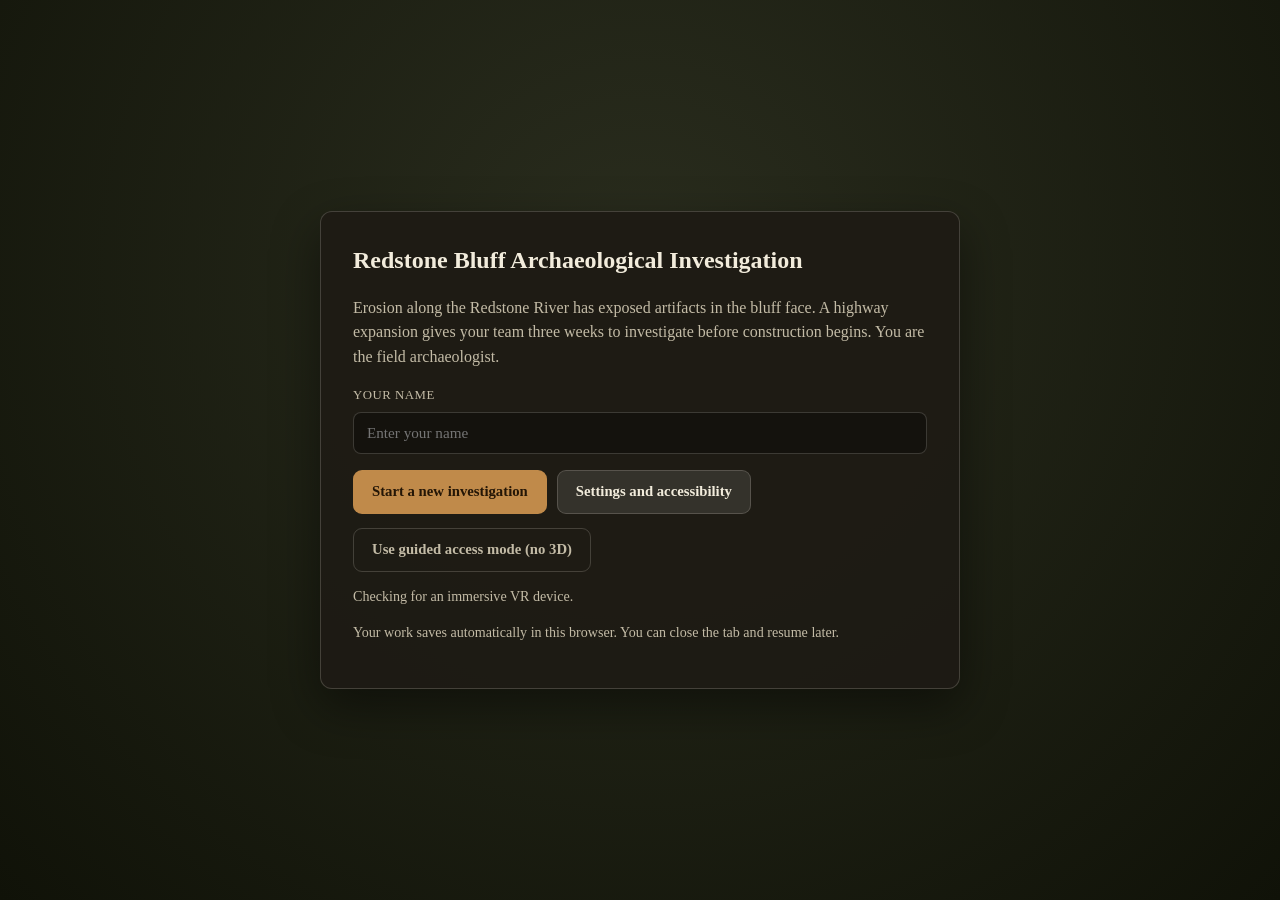
==== index.html @ afa44545 "Complete archaeology WebXR project" ====
<!DOCTYPE html>
<html lang="en">
<head>
<meta charset="UTF-8">
<meta name="viewport" content="width=device-width, initial-scale=1.0, viewport-fit=cover">
<meta name="description" content="Redstone Bluff Archaeological Investigation: an inquiry-driven field archaeology simulation for desktop, mobile and WebXR.">
<title>Redstone Bluff Archaeological Investigation</title>
<link rel="stylesheet" href="styles/main.css">
<script type="importmap">
{
  "imports": {
    "three": "./vendor/three.module.js"
  }
}
</script>
</head>
<body>

<div id="loading" role="status" aria-live="polite">
  <div class="spinner" aria-hidden="true"></div>
  <h1>Redstone Bluff</h1>
  <p>Preparing the site record</p>
</div>

<a class="skipLink" href="#startGate">Skip to the start of the investigation</a>

<!-- Start gate -->
<div id="startGate" class="gate">
  <div class="gateCard">
    <h1>Redstone Bluff Archaeological Investigation</h1>
    <p>Erosion along the Redstone River has exposed artifacts in the bluff face. A highway expansion gives your team three weeks to investigate before construction begins. You are the field archaeologist.</p>

    <div id="resumeCard" class="resumeCard" style="display:none;">
      <h2>Resume your investigation</h2>
      <div id="resumeDetail"></div>
      <button type="button" class="btn primary" id="resumeBtn">Resume investigation</button>
    </div>

    <label class="fieldLabel" for="studentName">Your name</label>
    <input type="text" id="studentName" maxlength="60" autocomplete="off" placeholder="Enter your name">

    <div class="actionRow">
      <button type="button" class="btn primary" id="startBtn">Start a new investigation</button>
      <button type="button" class="btn secondary" id="gateSettingsBtn">Settings and accessibility</button>
    </div>

    <div class="gateFooter">
      <button type="button" class="btn ghost" id="gateFallbackBtn">Use guided access mode (no 3D)</button>
      <button type="button" class="btn vr" id="enterVrBtn" style="display:none;">Enter VR</button>
    </div>
    <p class="subtle" id="xrNote">Checking for an immersive VR device.</p>
    <p class="subtle" id="storageNote">Your work saves automatically in this browser. You can close the tab and resume later.</p>
  </div>
</div>

<!-- Heads-up display -->
<div id="hud" style="display:none;">
  <div class="hudPanel" id="progressPanel">
    <div id="stationBanner">Station 1: Preparing for the Field</div>
    <div class="hudRow"><span>Project days left</span><b id="daysValue">21</b></div>
    <div class="daysBar" aria-hidden="true"><div id="daysBarFill" class="daysBarFill"></div></div>
    <div class="hudRow"><span>Evidence records</span><b id="evidenceValue">0</b></div>
    <div class="hudRow"><span>Stations complete</span><b id="stationsValue">0 of 9</b></div>
    <div class="hudObjective">
      <div id="objectiveText">Build your field kit</div>
      <div id="objectiveDetail" class="subtle"></div>
    </div>
  </div>
  <div class="hudTools">
    <button type="button" class="iconBtn" id="notebookBtn" aria-label="Open the field notebook (N)" title="Field notebook (N)">Notebook</button>
    <button type="button" class="iconBtn" id="evidenceBtn" aria-label="Open the Evidence Room (V)" title="Evidence Room (V)">Evidence</button>
    <button type="button" class="iconBtn" id="reportBtn" aria-label="Open the investigation report (P)" title="Investigation report (P)">Report</button>
    <button type="button" class="iconBtn" id="settingsBtn" aria-label="Open settings (comma)" title="Settings">Settings</button>
    <button type="button" class="iconBtn" id="helpBtn" aria-label="Show the controls (question mark)" title="Controls">Controls</button>
  </div>
</div>

<div id="sceneChrome" style="display:none;">
  <div id="miniMapWrap">
    <div class="miniMapLabel"><span>Site map</span><span>North is up</span></div>
    <canvas id="miniMap" width="200" height="200" aria-label="Minimap of the site showing your position, the stations and recorded finds"></canvas>
  </div>
  <div id="viewControls">
    <button type="button" class="iconBtn small" id="turnLeftBtn" aria-label="Turn left">Turn left</button>
    <button type="button" class="iconBtn small" id="faceObjectiveBtn" aria-label="Face the current objective (R)">Face objective</button>
    <button type="button" class="iconBtn small" id="turnRightBtn" aria-label="Turn right">Turn right</button>
  </div>
  <button type="button" class="btn primary objectiveButton" id="objectiveButton">Build your field kit</button>
</div>

<div id="reticle" style="display:none;" aria-hidden="true"></div>
<div id="interactPrompt" aria-hidden="true"></div>

<div id="touchControls" style="display:none;">
  <div id="joystickBase"><div id="joystickThumb"></div></div>
  <div id="lookZone"></div>
</div>
<button type="button" id="mobileInteractBtn" style="display:none;">Interact</button>

<div id="toastStack" aria-hidden="false"></div>
<div id="liveRegion" class="visuallyHidden" role="status" aria-live="polite"></div>

<!-- Guided access shell -->
<div id="fallbackShell" style="display:none;">
  <header class="fallbackHeader">
    <h1>Redstone Bluff Archaeological Investigation</h1>
    <p id="fallbackReason" class="subtle"></p>
    <div class="actionRow">
      <button type="button" class="btn primary" id="fallbackObjectiveBtn">Current objective</button>
      <button type="button" class="btn secondary" id="fallbackNotebookBtn">Field notebook</button>
      <button type="button" class="btn secondary" id="fallbackEvidenceBtn">Evidence Room</button>
      <button type="button" class="btn secondary" id="fallbackSettingsBtn">Settings</button>
    </div>
  </header>
  <main id="fallbackBody"></main>
</div>

<!-- ============================ Panels ============================ -->

<div id="briefingOverlay" class="panelOverlay">
  <div class="panelCard narrow">
    <h2 id="briefingTitle">Field briefing</h2>
    <div id="briefingBody"></div>
    <div class="actionRow"><button type="button" class="btn primary" id="briefingContinueBtn">Continue</button></div>
  </div>
</div>

<div id="onboardingOverlay" class="panelOverlay">
  <div class="panelCard narrow">
    <h2>Getting around the site</h2>
    <div id="onboardingSteps" class="stepList"></div>
    <p>Your first task is the field kit. It opens next.</p>
    <div class="actionRow"><button type="button" class="btn primary" id="onboardingContinueBtn">Build my field kit</button></div>
  </div>
</div>

<div id="equipmentOverlay" class="panelOverlay">
  <div class="panelCard">
    <h2>Preparing for the field</h2>
    <p class="promptDetail">Load what this project needs. A few items on the trailer do not belong on a controlled excavation. What you leave behind will matter later, but nothing you forget will block you permanently.</p>
    <div id="equipmentSummary" class="kitSummary"></div>
    <div id="equipmentSections"></div>
    <div id="equipmentJustify" class="justifyBox"></div>
    <div class="actionRow">
      <button type="button" class="btn primary" id="prepareKitBtn">Prepare the kit and head out</button>
      <button type="button" class="btn secondary" id="closeEquipmentBtn">Close</button>
    </div>
  </div>
</div>

<div id="retrievalOverlay" class="panelOverlay">
  <div class="panelCard narrow">
    <h2>Missing from your kit</h2>
    <div id="retrievalOverlayBody"></div>
  </div>
</div>

<div id="surveyOverlay" class="panelOverlay">
  <div class="panelCard">
    <h2 id="surveyItemName">Surface object</h2>
    <canvas id="surveyInspectCanvas" width="760" height="380"></canvas>
    <p id="surveyItemDesc" class="promptDetail"></p>
    <div id="surveyClassChoices"></div>
    <div id="surveyFeedback"></div>
    <div id="surveyRecordSection"></div>
    <div class="actionRow"><button type="button" class="btn secondary" id="closeSurveyBtn">Back to the transect</button></div>
  </div>
</div>

<div id="surveySummaryOverlay" class="panelOverlay">
  <div class="panelCard">
    <h2>Survey record and unit placement</h2>
    <div id="surveySummaryBody"></div>
    <div class="actionRow"><button type="button" class="btn secondary" id="closeSurveySummaryBtn">Close</button></div>
  </div>
</div>

<div id="unitChoiceOverlay" class="panelOverlay">
  <div class="panelCard">
    <h2>Excavation units</h2>
    <div id="unitChoiceList"></div>
    <div class="actionRow"><button type="button" class="btn secondary" id="closeUnitChoiceBtn">Close</button></div>
  </div>
</div>

<div id="excavationOverlay" class="panelOverlay">
  <div class="panelCard">
    <h2 id="excavationTitle">Excavating</h2>
    <div id="excavationBody"></div>
    <div class="actionRow"><button type="button" class="btn secondary" id="closeExcavationBtn">Step away</button></div>
  </div>
</div>

<div id="featureOverlay" class="panelOverlay">
  <div class="panelCard">
    <h2 id="featureTitle">Feature record</h2>
    <div id="featureBody"></div>
  </div>
</div>

<div id="featureListOverlay" class="panelOverlay">
  <div class="panelCard">
    <h2>Feature records</h2>
    <div id="featureListBody"></div>
    <div class="actionRow"><button type="button" class="btn secondary" id="closeFeatureListBtn">Close</button></div>
  </div>
</div>

<div id="labOverlay" class="panelOverlay">
  <div class="panelCard">
    <h2>Field laboratory</h2>
    <p class="promptDetail">Only material you actually recovered is on these tables. Analysis can be revised at any time as other evidence changes what you think a context means.</p>
    <div id="labBody"></div>
    <div class="actionRow"><button type="button" class="btn secondary" id="closeLabBtn">Close</button></div>
  </div>
</div>

<div id="labItemOverlay" class="panelOverlay">
  <div class="panelCard">
    <h2 id="labItemTitle">Analysis</h2>
    <div id="labItemBody"></div>
    <div class="actionRow"><button type="button" class="btn secondary" id="closeLabItemBtn">Back to the laboratory</button></div>
  </div>
</div>

<div id="datingOverlay" class="panelOverlay">
  <div class="panelCard">
    <h2>Dating the site</h2>
    <div id="datingBody"></div>
    <div class="actionRow"><button type="button" class="btn secondary" id="closeDatingBtn">Close</button></div>
  </div>
</div>

<div id="synthesisOverlay" class="panelOverlay">
  <div class="panelCard">
    <h2>Reconstructing daily life</h2>
    <div id="synthesisBody"></div>
    <div class="actionRow"><button type="button" class="btn secondary" id="closeSynthesisBtn">Close</button></div>
  </div>
</div>

<div id="speculativeOverlay" class="panelOverlay">
  <div class="panelCard narrow">
    <h2>This conclusion is not supported</h2>
    <div id="speculativeBody"></div>
    <div class="actionRow"><button type="button" class="btn secondary" id="closeSpeculativeBtn">Cancel</button></div>
  </div>
</div>

<div id="ethicsOverlay" class="panelOverlay">
  <div class="panelCard">
    <h2 id="ethicsTitle">A professional decision</h2>
    <div id="ethicsBody"></div>
    <div class="actionRow"><button type="button" class="btn secondary" id="closeEthicsBtn">Close</button></div>
  </div>
</div>

<div id="ethicsLogOverlay" class="panelOverlay">
  <div class="panelCard">
    <h2>Professional decisions</h2>
    <div id="ethicsLogBody"></div>
    <div class="actionRow"><button type="button" class="btn secondary" id="closeEthicsLogBtn">Close</button></div>
  </div>
</div>

<div id="evidenceOverlay" class="panelOverlay">
  <div class="panelCard wide">
    <h2>Evidence Room</h2>
    <div id="evidenceTabs" class="tabRow" role="group" aria-label="Evidence Room sections"></div>
    <div id="evidenceContent"></div>
    <div id="evidenceReadiness" role="status"></div>
    <div class="actionRow">
      <button type="button" class="btn primary" id="goToReportBtn">Write the final report</button>
      <button type="button" class="btn secondary" id="closeEvidenceBtn">Close</button>
    </div>
  </div>
</div>

<div id="reportOverlay" class="panelOverlay">
  <div class="panelCard wide">
    <h2>Tell the story of Redstone Bluff</h2>
    <div id="reportBody"></div>
    <div class="actionRow"><button type="button" class="btn secondary" id="closeReportBtn">Close</button></div>
  </div>
</div>

<div id="resultsOverlay" class="panelOverlay">
  <div class="panelCard wide">
    <h2>Investigation report</h2>
    <div id="resultsBody"></div>
    <div class="actionRow">
      <button type="button" class="btn primary" id="downloadReportBtn">Download the report</button>
      <button type="button" class="btn secondary" id="downloadCsvBtn">Download the CSV log</button>
      <button type="button" class="btn secondary" id="copyReportBtn">Copy the report</button>
      <button type="button" class="btn secondary" id="copyXapiBtn">Copy the xAPI statements</button>
      <button type="button" class="btn secondary" id="closeResultsBtn">Close</button>
    </div>
  </div>
</div>

<div id="copyFallbackOverlay" class="panelOverlay">
  <div class="panelCard">
    <h2>Copy this text</h2>
    <p class="promptDetail">Your browser blocked direct clipboard access. Select all of the text below and copy it.</p>
    <textarea id="copyFallbackText" class="textInput" rows="14" readonly></textarea>
    <div class="actionRow"><button type="button" class="btn secondary" id="closeCopyFallbackBtn">Close</button></div>
  </div>
</div>

<div id="notebookOverlay" class="panelOverlay">
  <div class="panelCard">
    <h2>Field notebook</h2>
    <div id="notebookTabs" class="tabRow" role="group" aria-label="Notebook sections"></div>
    <div id="notebookContent"></div>
    <div class="actionRow"><button type="button" class="btn secondary" id="closeNotebookBtn">Close</button></div>
  </div>
</div>

<div id="settingsOverlay" class="panelOverlay">
  <div class="panelCard">
    <h2>Settings</h2>
    <div id="settingsBody"></div>
    <div class="actionRow"><button type="button" class="btn secondary" id="closeSettingsBtn">Close</button></div>
  </div>
</div>

<div id="confirmOverlay" class="panelOverlay">
  <div class="panelCard narrow">
    <h2>Are you sure?</h2>
    <div id="confirmBody"></div>
    <div class="actionRow"><button type="button" class="btn secondary" id="closeConfirmBtn">Cancel</button></div>
  </div>
</div>

<div id="helpOverlay" class="panelOverlay">
  <div class="panelCard narrow">
    <h2>Controls</h2>
    <div id="helpBody"></div>
    <div class="actionRow"><button type="button" class="btn secondary" id="closeHelpBtn">Close</button></div>
  </div>
</div>

<div id="fallbackListOverlay" class="panelOverlay">
  <div class="panelCard">
    <h2>Surface survey transect</h2>
    <div id="fallbackListBody"></div>
    <div class="actionRow"><button type="button" class="btn secondary" id="closeFallbackListBtn">Close</button></div>
  </div>
</div>

<script type="module" src="src/main.js"></script>
</body>
</html>
---- styles/main.css ----
/* Redstone Bluff: a field-journal visual language.
   Warm paper, sepia ink, a single working accent, and no decorative glow. */

:root {
  --text-scale: 1;

  --paper: #efe7d2;
  --paper-dim: #ddd2b6;
  --ink: #2f2a22;
  --ink-soft: #5f5645;
  --panel-bg: rgba(30, 27, 21, 0.94);
  --panel-border: rgba(240, 237, 226, 0.18);
  --accent: #c08a4a;
  --accent-dark: #8a5a2b;
  --good: #6fa889;
  --warn: #d4a257;
  --text: #f2ecdc;
  --text-dim: #c3bba6;
  --danger: #d1705c;
  --info: #7fa8c2;
  --radius: 12px;
  --shadow: 0 18px 48px rgba(0, 0, 0, 0.45);
}

* { box-sizing: border-box; }

html, body {
  margin: 0;
  padding: 0;
  width: 100%;
  height: 100%;
  background: #141812;
  color: var(--text);
  font-family: 'Iowan Old Style', 'Palatino Linotype', Georgia, 'Times New Roman', serif;
  font-size: calc(16px * var(--text-scale));
  line-height: 1.55;
  overflow: hidden;
}

body.fallbackMode {
  overflow: auto;
  background: #17190f;
}

canvas#sceneCanvas { display: block; touch-action: none; }

:focus-visible {
  outline: 3px solid var(--accent);
  outline-offset: 2px;
}

.visuallyHidden {
  position: absolute;
  width: 1px; height: 1px;
  margin: -1px; padding: 0;
  overflow: hidden;
  clip: rect(0 0 0 0);
  white-space: nowrap;
  border: 0;
}

.skipLink {
  position: absolute;
  left: -999px;
  top: 0;
  z-index: 200;
  background: var(--accent);
  color: #20160a;
  padding: 10px 16px;
  border-radius: 0 0 8px 0;
  font-weight: 600;
}
.skipLink:focus { left: 0; }

.subtle { color: var(--text-dim); font-size: 0.88em; }

/* ---------- loading ---------- */

#loading {
  position: fixed; inset: 0; z-index: 120;
  display: flex; flex-direction: column; align-items: center; justify-content: center;
  background: #141812; transition: opacity 0.5s ease;
}
#loading.hidden { opacity: 0; pointer-events: none; }
#loading h1 { font-size: 1.5rem; margin: 0 0 6px; }
#loading p { color: var(--text-dim); margin: 0; }
.spinner {
  width: 42px; height: 42px; border-radius: 50%;
  border: 3px solid rgba(255,255,255,0.15); border-top-color: var(--accent);
  animation: spin 1s linear infinite; margin-bottom: 18px;
}
@keyframes spin { to { transform: rotate(360deg); } }

/* ---------- start gate ---------- */

.gate {
  position: fixed; inset: 0; z-index: 90;
  display: flex; align-items: center; justify-content: center;
  background: radial-gradient(circle at 50% 30%, #2a2d1e, #101208);
  padding: 24px; overflow: auto;
}
.gateCard {
  background: var(--panel-bg);
  border: 1px solid var(--panel-border);
  border-radius: var(--radius);
  box-shadow: var(--shadow);
  padding: 30px 32px;
  max-width: 640px; width: 100%;
}
.gateCard h1 { font-size: 1.5rem; margin: 0 0 12px; }
.gateCard p { color: var(--text-dim); }
.gateFooter { display: flex; gap: 10px; flex-wrap: wrap; margin-top: 14px; }
.resumeCard {
  border: 1px solid var(--accent);
  border-radius: var(--radius);
  padding: 16px 18px;
  margin: 18px 0;
  background: rgba(192, 138, 74, 0.1);
}
.resumeCard h2 { margin: 0 0 8px; font-size: 1.05rem; }

input[type=text], .textInput {
  width: 100%;
  padding: 11px 13px;
  border-radius: 8px;
  border: 1px solid var(--panel-border);
  background: rgba(0, 0, 0, 0.32);
  color: var(--text);
  font-family: inherit;
  font-size: 0.95em;
}
textarea.textInput { resize: vertical; min-height: 84px; }

/* ---------- buttons ---------- */

.btn {
  display: inline-flex; align-items: center; justify-content: center;
  min-height: 44px;
  padding: 11px 18px;
  border-radius: 9px;
  border: 1px solid transparent;
  font-family: inherit;
  font-size: 0.92em;
  font-weight: 600;
  cursor: pointer;
  transition: filter 0.12s ease, transform 0.12s ease;
}
.btn:hover { filter: brightness(1.08); }
.btn:active { transform: scale(0.98); }
.btn:disabled { opacity: 0.45; cursor: not-allowed; }
.btn.primary { background: var(--accent); color: #241606; }
.btn.secondary { background: rgba(255,255,255,0.1); color: var(--text); border-color: var(--panel-border); }
.btn.ghost { background: transparent; color: var(--text-dim); border-color: var(--panel-border); }
.btn.vr { background: var(--good); color: #0c1d15; }

.actionRow { display: flex; flex-wrap: wrap; gap: 10px; margin-top: 16px; }

.iconBtn {
  min-height: 44px; min-width: 44px;
  padding: 0 12px;
  border-radius: 10px;
  background: var(--panel-bg);
  border: 1px solid var(--panel-border);
  color: var(--text);
  font-family: inherit;
  font-size: 0.78em;
  cursor: pointer;
}
.iconBtn.small { font-size: 0.74em; padding: 0 10px; }
.iconBtn:hover { filter: brightness(1.15); }

/* ---------- HUD ---------- */

#hud {
  position: fixed; top: 14px; left: 14px; right: 14px;
  display: flex; justify-content: space-between; align-items: flex-start;
  gap: 12px; z-index: 20; pointer-events: none;
}
#hud > * { pointer-events: auto; }
#hud.xrActive { opacity: 0.35; }

.hudPanel {
  background: var(--panel-bg);
  border: 1px solid var(--panel-border);
  border-radius: var(--radius);
  padding: 12px 15px;
  min-width: 250px;
  max-width: 330px;
  font-size: 0.82em;
}
#stationBanner {
  font-size: 0.78em;
  letter-spacing: 0.05em;
  text-transform: uppercase;
  color: var(--accent);
  margin-bottom: 8px;
}
.hudRow { display: flex; justify-content: space-between; color: var(--text-dim); }
.hudRow b { color: var(--text); }
.daysBar { height: 5px; background: rgba(255,255,255,0.12); border-radius: 3px; margin: 5px 0 8px; overflow: hidden; }
.daysBarFill { height: 100%; background: var(--accent); transition: width 0.4s ease; }
.daysBarFill.overrun { background: var(--danger); }
.hudObjective { margin-top: 10px; padding-top: 9px; border-top: 1px solid var(--panel-border); }
#objectiveText { font-weight: 600; }

.hudTools { display: flex; gap: 8px; flex-wrap: wrap; justify-content: flex-end; max-width: 380px; }

#miniMapWrap {
  position: fixed; right: 14px; top: 96px; z-index: 19;
  background: var(--panel-bg); border: 1px solid var(--panel-border);
  border-radius: var(--radius); padding: 8px;
}
.miniMapLabel { display: flex; justify-content: space-between; gap: 10px; font-size: 0.68em; color: var(--text-dim); margin-bottom: 5px; }
#miniMap { display: block; width: 176px; height: 176px; border-radius: 8px; background: #8b8768; }

#viewControls { position: fixed; right: 14px; bottom: 76px; z-index: 22; display: flex; gap: 6px; }

.objectiveButton {
  position: fixed; left: 14px; bottom: 18px; z-index: 22;
  max-width: 330px; text-align: left;
}

#reticle {
  position: fixed; top: 50%; left: 50%;
  width: 7px; height: 7px; margin: -3.5px 0 0 -3.5px;
  border-radius: 50%; background: rgba(255,255,255,0.7);
  z-index: 15; pointer-events: none;
  transition: transform 0.12s ease, background 0.12s ease;
}
#reticle.active { background: var(--accent); transform: scale(1.9); }

#interactPrompt {
  position: fixed; bottom: 128px; left: 50%; transform: translateX(-50%);
  background: var(--panel-bg); border: 1px solid var(--panel-border);
  border-radius: 22px; padding: 9px 18px; font-size: 0.85em;
  z-index: 18; display: none; align-items: center; gap: 10px;
  pointer-events: none;
}
.promptKey {
  display: inline-flex; align-items: center; justify-content: center;
  width: 24px; height: 24px; border-radius: 5px;
  background: var(--accent); color: #241606; font-weight: 700; font-size: 0.8em;
}

/* ---------- touch ---------- */

#touchControls { position: fixed; inset: 0; z-index: 16; }
#joystickBase {
  position: absolute; left: 22px; bottom: 22px;
  width: 108px; height: 108px; border-radius: 50%;
  background: rgba(255,255,255,0.09); border: 1px solid rgba(255,255,255,0.22);
  pointer-events: auto;
}
#joystickThumb {
  position: absolute; left: 33px; top: 33px;
  width: 42px; height: 42px; border-radius: 50%;
  background: rgba(255,255,255,0.3);
}
#lookZone { position: absolute; right: 0; top: 0; bottom: 150px; width: 55%; pointer-events: auto; }
#mobileInteractBtn {
  position: fixed; right: 26px; bottom: 150px;
  width: 84px; height: 84px; border-radius: 50%;
  background: rgba(192,138,74,0.55); color: #241606;
  border: 2px solid var(--accent);
  font-family: inherit; font-weight: 700; font-size: 0.82em;
  z-index: 17; display: none; align-items: center; justify-content: center;
}
#mobileInteractBtn.active { background: var(--accent); }

/* ---------- toasts ---------- */

#toastStack {
  position: fixed; top: 16px; left: 50%; transform: translateX(-50%);
  z-index: 70; display: flex; flex-direction: column; gap: 8px;
  max-width: min(560px, 92vw); pointer-events: none;
}
.toast {
  background: var(--panel-bg); border: 1px solid var(--panel-border);
  border-left: 4px solid var(--info);
  border-radius: 9px; padding: 11px 16px; font-size: 0.85em;
  box-shadow: var(--shadow); transition: opacity 0.4s ease;
}
.toast-warn { border-left-color: var(--warn); }
.toast-good { border-left-color: var(--good); }
.toast-out { opacity: 0; }

/* ---------- panels ---------- */

.panelOverlay {
  position: fixed; inset: 0; z-index: 80;
  background: rgba(8, 9, 6, 0.9);
  display: none; align-items: flex-start; justify-content: center;
  padding: 24px; overflow: auto;
}
.panelOverlay.open { display: flex; }
.panelCard {
  background: var(--panel-bg);
  border: 1px solid var(--panel-border);
  border-radius: var(--radius);
  box-shadow: var(--shadow);
  padding: 26px 28px;
  width: 100%;
  max-width: 760px;
  margin: auto;
}
.panelCard.narrow { max-width: 560px; }
.panelCard.wide { max-width: 940px; }
.panelCard h2 { margin: 0 0 14px; font-size: 1.3rem; }
.panelCard h3 { margin: 0; font-size: 1.02rem; color: var(--accent); }
.panelCard h4 { margin: 18px 0 8px; font-size: 0.95rem; color: var(--accent); }
.panelCard p { color: var(--text-dim); }

.sectionHeading { margin: 22px 0 10px; }
.sectionHeading h3 { margin-bottom: 4px; }
.sectionSub { color: var(--text-dim); font-size: 0.85em; margin: 0; }

.promptLine { color: var(--text); font-weight: 600; margin: 14px 0 8px; }
.promptDetail { color: var(--text-dim); margin: 0 0 12px; }
.stepCounter { font-size: 0.76em; text-transform: uppercase; letter-spacing: 0.05em; color: var(--accent); }

.stationSection { margin-bottom: 22px; }
.questionBlock { margin: 14px 0 20px; }

/* choices */

.choiceStack { display: flex; flex-direction: column; gap: 8px; }
.choiceRow { display: flex; flex-wrap: wrap; gap: 8px; }
.choiceBtn {
  text-align: left;
  min-height: 44px;
  padding: 11px 14px;
  border-radius: 9px;
  border: 1px solid var(--panel-border);
  background: rgba(255,255,255,0.05);
  color: var(--text);
  font-family: inherit;
  font-size: 0.88em;
  cursor: pointer;
  display: flex; flex-direction: column; gap: 3px;
}
.choiceBtn.wide { width: 100%; }
.choiceBtn.small { flex-direction: row; align-items: center; }
.choiceBtn:hover:not(:disabled) { background: rgba(255,255,255,0.1); }
.choiceBtn:disabled { opacity: 0.55; cursor: default; }
.choiceBtn.active { background: rgba(192,138,74,0.24); border-color: var(--accent); }
.choiceBtn.unavailable { opacity: 0.62; border-style: dashed; }
.choiceBtn.chosen-good { background: rgba(111,168,137,0.22); border-color: var(--good); }
.choiceBtn.chosen-warn { background: rgba(212,162,87,0.2); border-color: var(--warn); }
.choiceBtn.chosen-bad { background: rgba(209,112,92,0.2); border-color: var(--danger); }
.choiceMain { font-weight: 600; }
.choiceHint { color: var(--text-dim); font-size: 0.86em; }

.checkRow {
  display: flex; align-items: flex-start; gap: 10px;
  padding: 9px 10px; min-height: 44px;
  border-radius: 8px; background: rgba(255,255,255,0.04);
  font-size: 0.88em; cursor: pointer;
}
.checkRow input { margin-top: 4px; width: 18px; height: 18px; accent-color: var(--accent); }

.feedbackBox { margin-top: 10px; }
.feedback {
  margin: 0; padding: 11px 14px; border-radius: 9px;
  border-left: 4px solid var(--info);
  background: rgba(255,255,255,0.05);
  color: var(--text); font-size: 0.88em;
}
.feedback-good { border-left-color: var(--good); }
.feedback-warn { border-left-color: var(--warn); }
.feedback-bad { border-left-color: var(--danger); }

.noticeBox {
  margin: 12px 0; padding: 11px 14px; border-radius: 9px;
  border: 1px dashed var(--accent); color: var(--text-dim); font-size: 0.86em;
}
.errorText {
  margin-top: 12px; padding: 11px 14px; border-radius: 9px;
  border-left: 4px solid var(--danger); background: rgba(209,112,92,0.12);
  color: var(--text); font-size: 0.88em;
}
.errorText ul { margin: 8px 0 0; padding-left: 20px; }

.jurisdictionNote {
  margin-top: 18px; font-size: 0.78em; color: var(--text-dim);
  border-top: 1px solid var(--panel-border); padding-top: 10px;
}

/* records */

.recordList { display: flex; flex-direction: column; gap: 8px; margin: 10px 0; }
.recordRow {
  display: flex; justify-content: space-between; align-items: flex-start; gap: 12px;
  padding: 10px 12px; border-radius: 9px;
  background: rgba(255,255,255,0.04); font-size: 0.86em;
}
.recordRowMain { flex: 1; }
.recordRowSide { flex-shrink: 0; }
.recordCard {
  border: 1px solid var(--panel-border);
  border-left: 4px solid var(--panel-border);
  border-radius: 9px; padding: 12px 14px; margin: 10px 0;
  background: rgba(255,255,255,0.04);
}
.recordCard.tone-good { border-left-color: var(--good); }
.recordCard.tone-warn { border-left-color: var(--warn); }
.recordCard.tone-bad { border-left-color: var(--danger); }
.recordCard.tone-neutral { border-left-color: var(--text-dim); }
.recordCardTitle { font-weight: 600; display: flex; justify-content: space-between; gap: 12px; align-items: center; }
.recordCardLine { color: var(--text-dim); font-size: 0.86em; margin-top: 4px; }
.recordCardLine.warnLine { color: var(--warn); }
.recordCardLine.subtle { opacity: 0.85; }

.pill {
  display: inline-block; padding: 2px 9px; border-radius: 11px;
  font-size: 0.72em; text-transform: uppercase; letter-spacing: 0.04em; font-weight: 700;
}
.pill-good { background: rgba(111,168,137,0.22); color: var(--good); }
.pill-warn { background: rgba(212,162,87,0.22); color: var(--warn); }
.pill-bad { background: rgba(209,112,92,0.22); color: var(--danger); }
.pill-neutral { background: rgba(255,255,255,0.1); color: var(--text-dim); }

.emptyState { color: var(--text-dim); font-style: italic; }

.progressLine { margin: 10px 0; }
.progressLabel { font-size: 0.82em; color: var(--text-dim); margin-bottom: 5px; }
.progressTrack { height: 7px; border-radius: 4px; background: rgba(255,255,255,0.1); overflow: hidden; }
.progressFill { height: 100%; background: var(--accent); }

.tabRow { display: flex; flex-wrap: wrap; gap: 6px; margin-bottom: 14px; }
.tabBtn {
  min-height: 40px; padding: 8px 13px; border-radius: 8px;
  border: 1px solid var(--panel-border); background: rgba(255,255,255,0.05);
  color: var(--text-dim); font-family: inherit; font-size: 0.8em; cursor: pointer;
}
.tabBtn.active { background: var(--accent); color: #241606; border-color: var(--accent); font-weight: 600; }

/* station specifics */

.kitSummary {
  border: 1px solid var(--accent); border-radius: 9px;
  padding: 11px 14px; margin-bottom: 16px; font-size: 0.86em;
}
.kitSummaryTitle { font-weight: 600; }
.kitSummaryBody { color: var(--text-dim); margin-top: 4px; }
.kitSection { margin-bottom: 20px; }
.itemGrid { display: grid; grid-template-columns: repeat(auto-fill, minmax(190px, 1fr)); gap: 8px; margin-top: 8px; }
.itemCard {
  text-align: left; min-height: 62px; padding: 11px 12px;
  border-radius: 9px; border: 1px solid var(--panel-border);
  background: rgba(255,255,255,0.04); color: var(--text);
  font-family: inherit; font-size: 0.84em; cursor: pointer;
  display: flex; flex-direction: column; gap: 3px;
}
.itemCard.selected { background: rgba(192,138,74,0.24); border-color: var(--accent); }
.itemCardLabel { font-weight: 600; }
.itemCardNote { color: var(--text-dim); font-size: 0.88em; }
.itemCardTag { color: var(--accent); font-size: 0.82em; }
.justifyBox:empty { display: none; }
.justifyBox { margin: 16px 0; padding: 14px; border-radius: 9px; background: rgba(255,255,255,0.05); }
.justifyPrompt { font-weight: 600; margin-bottom: 10px; }

#surveyInspectCanvas {
  width: 100%; height: auto; display: block;
  border: 1px solid var(--panel-border); border-radius: 10px; margin-bottom: 12px;
}

.levelHeader { margin: 12px 0; }
.levelHeader h3 { margin-bottom: 6px; }
.levelMeta { display: flex; flex-direction: column; gap: 2px; font-size: 0.82em; color: var(--text-dim); }
.levelNarrative { color: var(--text); font-size: 0.9em; }

.observationBox {
  border: 1px solid var(--panel-border); border-radius: 9px;
  padding: 11px 14px; margin: 10px 0; font-size: 0.86em; color: var(--text-dim);
}
.observationLabel { font-size: 0.78em; text-transform: uppercase; letter-spacing: 0.04em; color: var(--accent); margin-bottom: 4px; }
.fieldKind {
  display: inline-block; padding: 2px 8px; border-radius: 10px; margin-right: 8px;
  font-size: 0.7em; text-transform: uppercase; letter-spacing: 0.04em;
}
.fieldKind-observation { background: rgba(127,168,194,0.22); color: var(--info); }
.fieldKind-interpretation { background: rgba(192,138,74,0.22); color: var(--accent); }
.fieldLabel { font-size: 0.8em; text-transform: uppercase; letter-spacing: 0.04em; color: var(--text-dim); margin: 14px 0 6px; display: block; }
.fieldHint { color: var(--text-dim); font-size: 0.82em; }

.statementRow {
  display: flex; gap: 14px; align-items: flex-start; justify-content: space-between;
  padding: 12px 14px; border-radius: 9px; margin-bottom: 8px;
  background: rgba(255,255,255,0.04); border: 1px solid transparent;
}
.statementRow.chosen { border-color: var(--accent); background: rgba(192,138,74,0.12); }
.statementMain { flex: 1; }
.statementText { font-size: 0.92em; }
.statementMeta { margin-top: 6px; display: flex; flex-direction: column; gap: 4px; }
.statementRationale { color: var(--text-dim); font-size: 0.82em; }
.statementAction { flex-shrink: 0; }

.evidenceStrip { margin: 14px 0; }
.evidenceStrip summary { cursor: pointer; font-weight: 600; padding: 8px 0; }
.evidencePicker { display: flex; flex-direction: column; gap: 6px; max-height: 260px; overflow: auto; padding-right: 6px; }
.evidencePickLabel { display: block; }

.siteMapCanvas, .profileCanvas {
  width: 100%; height: auto; display: block;
  border: 1px solid var(--panel-border); border-radius: 10px; margin: 10px 0;
  background: #e9e1cc;
}
.mapLegend { font-size: 0.82em; color: var(--text-dim); }
.profileTitle { margin-top: 18px; }

.noteList { display: flex; flex-direction: column; gap: 5px; max-height: 380px; overflow: auto; }
.noteLine { font-size: 0.82em; color: var(--text-dim); padding: 6px 8px; border-radius: 6px; background: rgba(255,255,255,0.03); }

.statGrid { display: grid; grid-template-columns: repeat(auto-fit, minmax(140px, 1fr)); gap: 10px; margin: 16px 0; }
.statBox { background: rgba(255,255,255,0.05); border-radius: 9px; padding: 12px; text-align: center; }
.statValue { font-size: 1.15rem; font-weight: 700; color: var(--accent); }
.statLabel { font-size: 0.7em; text-transform: uppercase; letter-spacing: 0.03em; color: var(--text-dim); }
.statusBanner {
  padding: 12px 16px; border-radius: 9px; font-weight: 600;
  border-left: 4px solid var(--warn); background: rgba(255,255,255,0.05);
}
.statusBanner.good { border-left-color: var(--good); }
.reportText {
  background: rgba(0,0,0,0.35); border-radius: 9px; padding: 14px;
  font-family: ui-monospace, 'SF Mono', Menlo, Consolas, monospace;
  font-size: 0.76em; white-space: pre-wrap; max-height: 340px; overflow: auto;
  color: var(--text-dim);
}

#evidenceReadiness { margin-top: 14px; }
.readyLine {
  padding: 11px 14px; border-radius: 9px; font-size: 0.86em;
  border: 1px solid var(--accent); color: var(--text-dim);
}
.readyLine.ready { border-color: var(--good); color: var(--text); }

.settingRow { margin: 14px 0; }
.settingValue { min-width: 90px; text-align: right; color: var(--text-dim); font-size: 0.84em; }
.sliderRow { display: flex; align-items: center; gap: 12px; }
.sliderRow input[type=range] { flex: 1; accent-color: var(--accent); height: 32px; }
.devTools { margin-top: 26px; border-top: 1px solid var(--panel-border); padding-top: 12px; }
.devTools summary { cursor: pointer; color: var(--text-dim); font-size: 0.84em; }

.stepList { display: grid; gap: 10px; margin: 16px 0; }
.stepItem {
  display: grid; grid-template-columns: 36px 1fr; gap: 12px; align-items: start;
  padding: 12px; border: 1px solid var(--panel-border); border-radius: 9px;
  background: rgba(255,255,255,0.04);
}
.stepItem p { margin: 4px 0 0; font-size: 0.88em; }
.stepNumber {
  width: 30px; height: 30px; border-radius: 50%;
  display: flex; align-items: center; justify-content: center;
  background: var(--accent); color: #241606; font-weight: 700;
}
.helpList { margin: 0; padding-left: 20px; color: var(--text-dim); font-size: 0.9em; }
.helpList li { margin-bottom: 6px; }

/* ---------- guided access ---------- */

#fallbackShell { max-width: 900px; margin: 0 auto; padding: 24px 20px 80px; }
.fallbackHeader { border-bottom: 1px solid var(--panel-border); padding-bottom: 16px; margin-bottom: 20px; }
.fallbackHeader h1 { font-size: 1.4rem; margin: 0 0 8px; }
.fallbackStats {
  display: flex; flex-wrap: wrap; gap: 18px;
  margin: 14px 0; font-size: 0.86em; color: var(--text-dim);
}

/* ---------- accessibility variants ---------- */

.high-contrast {
  --panel-bg: #0d0f0a;
  --panel-border: #f2ecdc;
  --text: #ffffff;
  --text-dim: #e6e1d2;
  --accent: #ffbe5c;
  --good: #8fe0b6;
  --warn: #ffd27a;
  --danger: #ff9b85;
}
.high-contrast .recordCard,
.high-contrast .recordRow,
.high-contrast .choiceBtn,
.high-contrast .checkRow { background: #14170f; border-color: #f2ecdc; }
.high-contrast .feedback { background: #14170f; }
.high-contrast .subtle,
.high-contrast .sectionSub { color: #e6e1d2; }

.reduced-motion * {
  animation-duration: 0.001s !important;
  transition-duration: 0.001s !important;
}
@media (prefers-reduced-motion: reduce) {
  * { animation-duration: 0.001s !important; transition-duration: 0.001s !important; }
}

/* ---------- responsive ---------- */

@media (max-width: 900px) {
  #miniMapWrap { top: auto; bottom: 250px; right: 12px; padding: 6px; }
  #miniMap { width: 128px; height: 128px; }
  #viewControls { right: 12px; bottom: 176px; }
  .hudPanel { min-width: 0; max-width: 58vw; font-size: 0.76em; }
  .hudTools { max-width: 38vw; }
  .objectiveButton { max-width: 62vw; font-size: 0.84em; bottom: 12px; left: 12px; }
  .panelCard { padding: 20px 18px; }
  .statementRow { flex-direction: column; }
  .statementAction { width: 100%; }
  .statementAction .btn { width: 100%; }
}

@media (max-width: 620px) {
  #hud { top: 8px; left: 8px; right: 8px; flex-direction: column; }
  .hudPanel { max-width: none; width: 100%; }
  .hudTools { max-width: none; justify-content: flex-start; }
  #miniMapWrap { bottom: 268px; }
  .objectiveButton { max-width: calc(100vw - 24px); }
  .itemGrid { grid-template-columns: 1fr; }
}

@media (max-height: 620px) {
  #miniMapWrap { display: none; }
  #interactPrompt { bottom: 96px; }
}
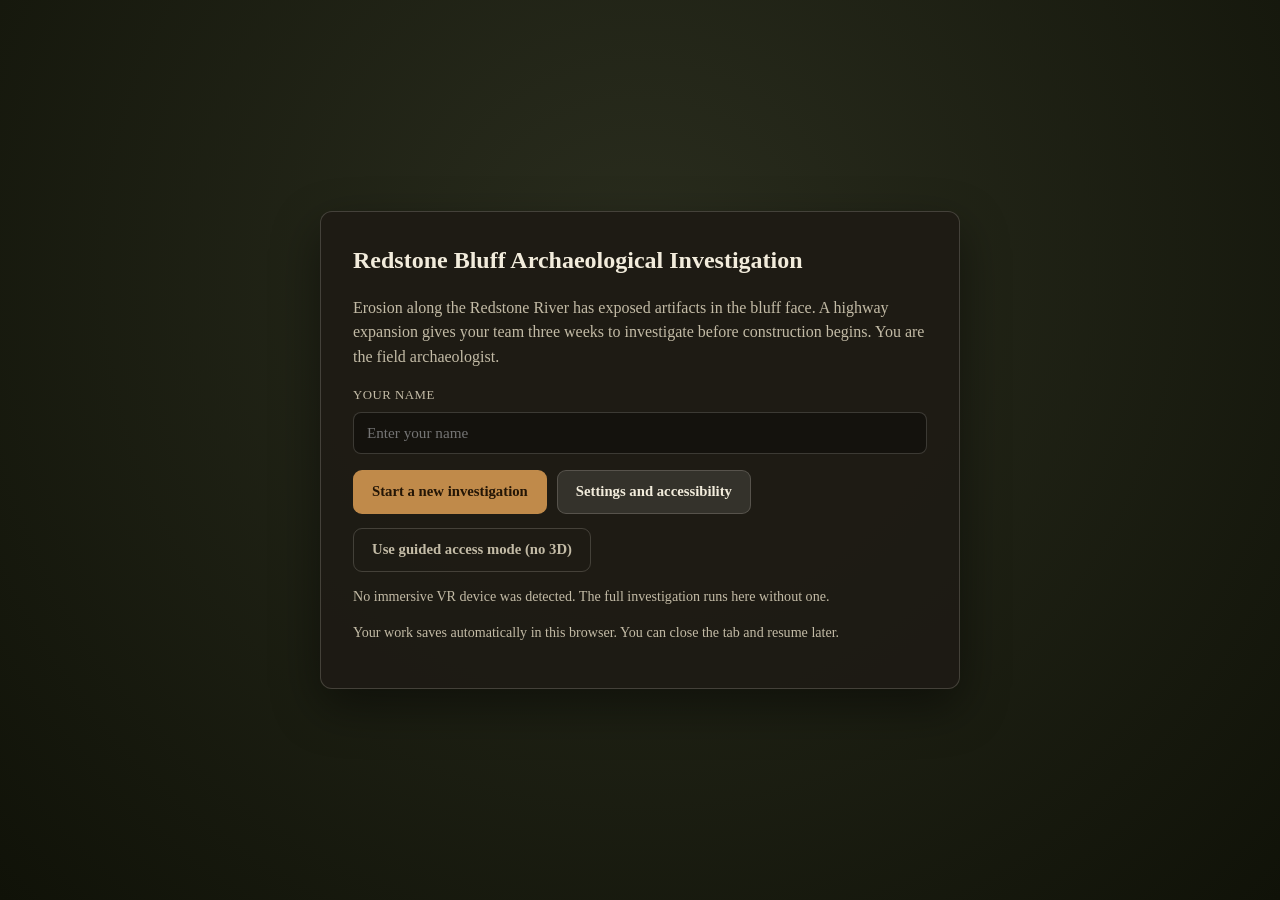
==== commit 6c1f161a: "Final audit: fix WebXR entry, guard XR resize, remove dead code Functional fixes - WebXR was unreach" ====
--- a/index.html
+++ b/index.html
@@ -46,7 +46,6 @@
 
     <div class="gateFooter">
       <button type="button" class="btn ghost" id="gateFallbackBtn">Use guided access mode (no 3D)</button>
-      <button type="button" class="btn vr" id="enterVrBtn" style="display:none;">Enter VR</button>
     </div>
     <p class="subtle" id="xrNote">Checking for an immersive VR device.</p>
     <p class="subtle" id="storageNote">Your work saves automatically in this browser. You can close the tab and resume later.</p>
@@ -72,6 +71,7 @@
     <button type="button" class="iconBtn" id="reportBtn" aria-label="Open the investigation report (P)" title="Investigation report (P)">Report</button>
     <button type="button" class="iconBtn" id="settingsBtn" aria-label="Open settings (comma)" title="Settings">Settings</button>
     <button type="button" class="iconBtn" id="helpBtn" aria-label="Show the controls (question mark)" title="Controls">Controls</button>
+    <button type="button" class="iconBtn vr" id="enterVrBtn" style="display:none;" aria-label="Enter or leave virtual reality" title="Enter or leave VR">Enter VR</button>
   </div>
 </div>
 
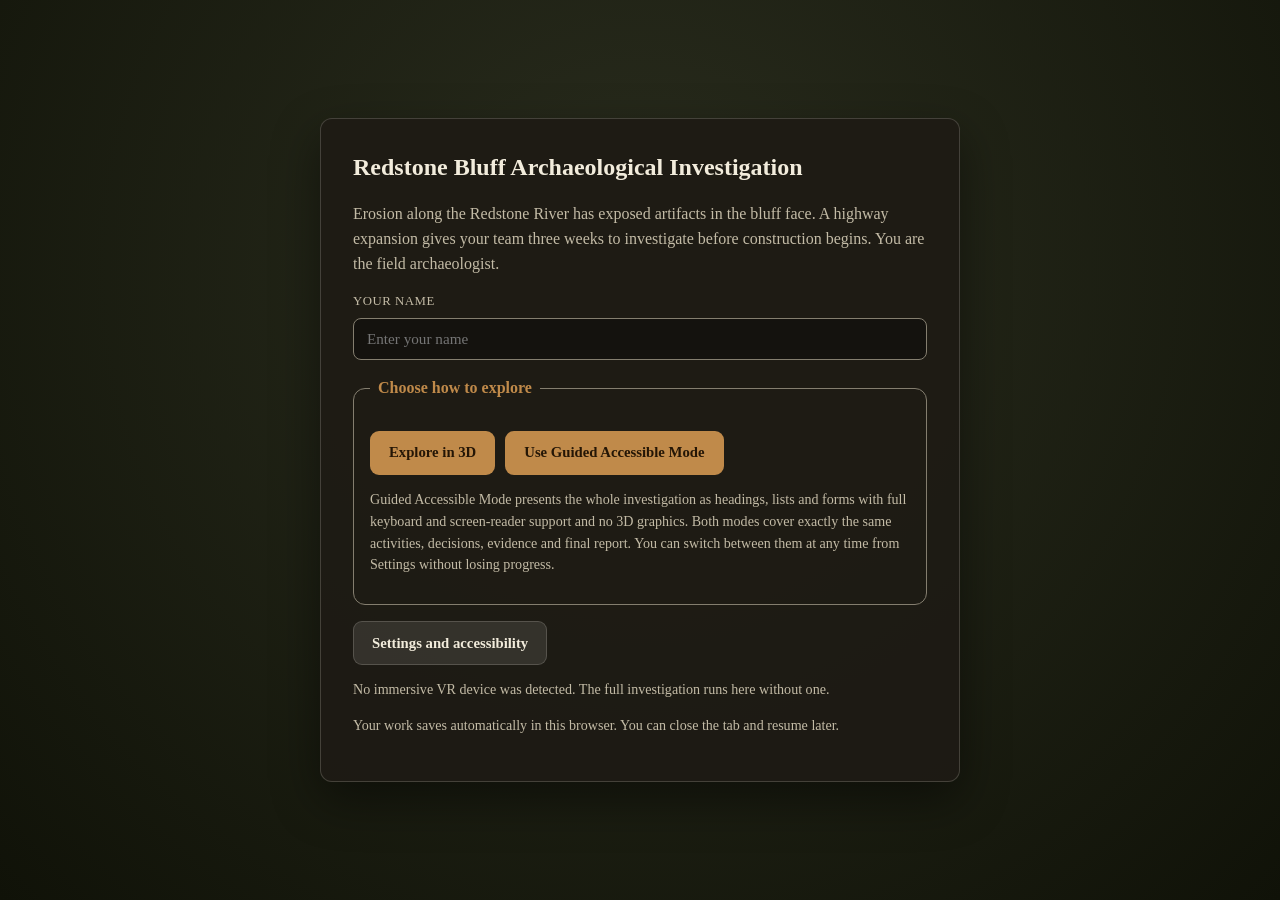
==== commit 26ba27a4: "Accessibility: WCAG 2.2 AA remediation and equivalent guided mode Equivalent non-3D access - Guided " ====
--- a/index.html
+++ b/index.html
@@ -25,9 +25,9 @@
 <a class="skipLink" href="#startGate">Skip to the start of the investigation</a>
 
 <!-- Start gate -->
-<div id="startGate" class="gate">
+<div id="startGate" class="gate" role="region" aria-labelledby="gateHeading">
   <div class="gateCard">
-    <h1>Redstone Bluff Archaeological Investigation</h1>
+    <h1 id="gateHeading">Redstone Bluff Archaeological Investigation</h1>
     <p>Erosion along the Redstone River has exposed artifacts in the bluff face. A highway expansion gives your team three weeks to investigate before construction begins. You are the field archaeologist.</p>
 
     <div id="resumeCard" class="resumeCard" style="display:none;">
@@ -39,13 +39,17 @@
     <label class="fieldLabel" for="studentName">Your name</label>
     <input type="text" id="studentName" maxlength="60" autocomplete="off" placeholder="Enter your name">
 
+    <fieldset class="modeChoice">
+      <legend>Choose how to explore</legend>
+      <div class="actionRow">
+        <button type="button" class="btn primary" id="startBtn">Explore in 3D</button>
+        <button type="button" class="btn primary" id="gateFallbackBtn">Use Guided Accessible Mode</button>
+      </div>
+      <p class="subtle">Guided Accessible Mode presents the whole investigation as headings, lists and forms with full keyboard and screen-reader support and no 3D graphics. Both modes cover exactly the same activities, decisions, evidence and final report. You can switch between them at any time from Settings without losing progress.</p>
+    </fieldset>
+
     <div class="actionRow">
-      <button type="button" class="btn primary" id="startBtn">Start a new investigation</button>
       <button type="button" class="btn secondary" id="gateSettingsBtn">Settings and accessibility</button>
-    </div>
-
-    <div class="gateFooter">
-      <button type="button" class="btn ghost" id="gateFallbackBtn">Use guided access mode (no 3D)</button>
     </div>
     <p class="subtle" id="xrNote">Checking for an immersive VR device.</p>
     <p class="subtle" id="storageNote">Your work saves automatically in this browser. You can close the tab and resume later.</p>
@@ -54,7 +58,7 @@
 
 <!-- Heads-up display -->
 <div id="hud" style="display:none;">
-  <div class="hudPanel" id="progressPanel">
+  <div class="hudPanel" id="progressPanel" role="region" aria-label="Investigation status and objective">
     <div id="stationBanner">Station 1: Preparing for the Field</div>
     <div class="hudRow"><span>Project days left</span><b id="daysValue">21</b></div>
     <div class="daysBar" aria-hidden="true"><div id="daysBarFill" class="daysBarFill"></div></div>
@@ -65,22 +69,22 @@
       <div id="objectiveDetail" class="subtle"></div>
     </div>
   </div>
-  <div class="hudTools">
+  <nav class="hudTools" aria-label="Investigation tools">
     <button type="button" class="iconBtn" id="notebookBtn" aria-label="Open the field notebook (N)" title="Field notebook (N)">Notebook</button>
     <button type="button" class="iconBtn" id="evidenceBtn" aria-label="Open the Evidence Room (V)" title="Evidence Room (V)">Evidence</button>
     <button type="button" class="iconBtn" id="reportBtn" aria-label="Open the investigation report (P)" title="Investigation report (P)">Report</button>
     <button type="button" class="iconBtn" id="settingsBtn" aria-label="Open settings (comma)" title="Settings">Settings</button>
     <button type="button" class="iconBtn" id="helpBtn" aria-label="Show the controls (question mark)" title="Controls">Controls</button>
     <button type="button" class="iconBtn vr" id="enterVrBtn" style="display:none;" aria-label="Enter or leave virtual reality" title="Enter or leave VR">Enter VR</button>
-  </div>
-</div>
-
-<div id="sceneChrome" style="display:none;">
+  </nav>
+</div>
+
+<div id="sceneChrome" style="display:none;" role="region" aria-label="Site view and current objective">
   <div id="miniMapWrap">
     <div class="miniMapLabel"><span>Site map</span><span>North is up</span></div>
-    <canvas id="miniMap" width="200" height="200" aria-label="Minimap of the site showing your position, the stations and recorded finds"></canvas>
-  </div>
-  <div id="viewControls">
+    <canvas id="miniMap" width="200" height="200" role="img" aria-label="Decorative overview map of the site. The same information is available as text in the field notebook and the Evidence Room."></canvas>
+  </div>
+  <div id="viewControls" role="group" aria-label="Camera view controls (3D only)">
     <button type="button" class="iconBtn small" id="turnLeftBtn" aria-label="Turn left">Turn left</button>
     <button type="button" class="iconBtn small" id="faceObjectiveBtn" aria-label="Face the current objective (R)">Face objective</button>
     <button type="button" class="iconBtn small" id="turnRightBtn" aria-label="Turn right">Turn right</button>
@@ -105,12 +109,13 @@
   <header class="fallbackHeader">
     <h1>Redstone Bluff Archaeological Investigation</h1>
     <p id="fallbackReason" class="subtle"></p>
-    <div class="actionRow">
+    <nav class="actionRow" aria-label="Guided mode tools">
       <button type="button" class="btn primary" id="fallbackObjectiveBtn">Current objective</button>
       <button type="button" class="btn secondary" id="fallbackNotebookBtn">Field notebook</button>
       <button type="button" class="btn secondary" id="fallbackEvidenceBtn">Evidence Room</button>
       <button type="button" class="btn secondary" id="fallbackSettingsBtn">Settings</button>
-    </div>
+      <button type="button" class="btn secondary" id="fallbackHelpBtn">Controls and help</button>
+    </nav>
   </header>
   <main id="fallbackBody"></main>
 </div>
@@ -302,7 +307,7 @@
   <div class="panelCard">
     <h2>Copy this text</h2>
     <p class="promptDetail">Your browser blocked direct clipboard access. Select all of the text below and copy it.</p>
-    <textarea id="copyFallbackText" class="textInput" rows="14" readonly></textarea>
+    <textarea id="copyFallbackText" class="textInput" rows="14" readonly aria-label="Text to copy"></textarea>
     <div class="actionRow"><button type="button" class="btn secondary" id="closeCopyFallbackBtn">Close</button></div>
   </div>
 </div>
--- a/styles/main.css
+++ b/styles/main.css
@@ -18,6 +18,14 @@
   --text-dim: #c3bba6;
   --danger: #d1705c;
   --info: #7fa8c2;
+  /* Border strong enough (>=3:1 on panel and control fills) to satisfy
+     SC 1.4.11 for the boundary of text inputs and interactive controls. */
+  --control-border: #847e6f;
+  /* Two-tone focus ring: a dark inner outline (visible on light/accent
+     surfaces) plus a light outer halo (visible on dark surfaces), so the
+     focus indicator meets SC 2.4.7/2.4.11 on every background in the app. */
+  --focus-ring: #100c04;
+  --focus-halo: #f6efdd;
   --radius: 12px;
   --shadow: 0 18px 48px rgba(0, 0, 0, 0.45);
 }
@@ -45,9 +53,15 @@
 canvas#sceneCanvas { display: block; touch-action: none; }
 
 :focus-visible {
-  outline: 3px solid var(--accent);
-  outline-offset: 2px;
-}
+  outline: 3px solid var(--focus-ring);
+  outline-offset: 0;
+  box-shadow: 0 0 0 6px var(--focus-halo);
+}
+/* Keep the halo visible even where a control sits on the accent colour. */
+.btn.primary:focus-visible,
+.btn.vr:focus-visible,
+.tabBtn.active:focus-visible,
+#mobileInteractBtn.active:focus-visible { box-shadow: 0 0 0 6px var(--focus-halo); }
 
 .visuallyHidden {
   position: absolute;
@@ -123,7 +137,7 @@
   width: 100%;
   padding: 11px 13px;
   border-radius: 8px;
-  border: 1px solid var(--panel-border);
+  border: 1px solid var(--control-border);
   background: rgba(0, 0, 0, 0.32);
   color: var(--text);
   font-family: inherit;
@@ -160,7 +174,7 @@
   padding: 0 12px;
   border-radius: 10px;
   background: var(--panel-bg);
-  border: 1px solid var(--panel-border);
+  border: 1px solid var(--control-border);
   color: var(--text);
   font-family: inherit;
   font-size: 0.78em;
@@ -330,7 +344,7 @@
   min-height: 44px;
   padding: 11px 14px;
   border-radius: 9px;
-  border: 1px solid var(--panel-border);
+  border: 1px solid var(--control-border);
   background: rgba(255,255,255,0.05);
   color: var(--text);
   font-family: inherit;
@@ -413,11 +427,12 @@
 .pill {
   display: inline-block; padding: 2px 9px; border-radius: 11px;
   font-size: 0.72em; text-transform: uppercase; letter-spacing: 0.04em; font-weight: 700;
-}
-.pill-good { background: rgba(111,168,137,0.22); color: var(--good); }
-.pill-warn { background: rgba(212,162,87,0.22); color: var(--warn); }
-.pill-bad { background: rgba(209,112,92,0.22); color: var(--danger); }
-.pill-neutral { background: rgba(255,255,255,0.1); color: var(--text-dim); }
+  background: #14170f; border: 1px solid transparent;
+}
+.pill-good { color: #8fe0b6; border-color: var(--good); }
+.pill-warn { color: #ffd27a; border-color: var(--warn); }
+.pill-bad { color: #ff9b85; border-color: var(--danger); }
+.pill-neutral { color: #e6e1d2; border-color: var(--text-dim); }
 
 .emptyState { color: var(--text-dim); font-style: italic; }
 
@@ -428,9 +443,9 @@
 
 .tabRow { display: flex; flex-wrap: wrap; gap: 6px; margin-bottom: 14px; }
 .tabBtn {
-  min-height: 40px; padding: 8px 13px; border-radius: 8px;
-  border: 1px solid var(--panel-border); background: rgba(255,255,255,0.05);
-  color: var(--text-dim); font-family: inherit; font-size: 0.8em; cursor: pointer;
+  min-height: 44px; padding: 10px 13px; border-radius: 8px;
+  border: 1px solid var(--control-border); background: rgba(255,255,255,0.05);
+  color: var(--text); font-family: inherit; font-size: 0.8em; cursor: pointer;
 }
 .tabBtn.active { background: var(--accent); color: #241606; border-color: var(--accent); font-weight: 600; }
 
@@ -446,7 +461,7 @@
 .itemGrid { display: grid; grid-template-columns: repeat(auto-fill, minmax(190px, 1fr)); gap: 8px; margin-top: 8px; }
 .itemCard {
   text-align: left; min-height: 62px; padding: 11px 12px;
-  border-radius: 9px; border: 1px solid var(--panel-border);
+  border-radius: 9px; border: 1px solid var(--control-border);
   background: rgba(255,255,255,0.04); color: var(--text);
   font-family: inherit; font-size: 0.84em; cursor: pointer;
   display: flex; flex-direction: column; gap: 3px;
@@ -506,7 +521,16 @@
   background: #e9e1cc;
 }
 .mapLegend { font-size: 0.82em; color: var(--text-dim); }
+.mapTextList { margin: 8px 0 16px; padding-left: 20px; font-size: 0.86em; color: var(--text-dim); }
+.mapTextList li { margin-bottom: 5px; }
 .profileTitle { margin-top: 18px; }
+
+.modeChoice {
+  border: 1px solid var(--control-border);
+  border-radius: var(--radius);
+  padding: 14px 16px; margin: 16px 0;
+}
+.modeChoice legend { padding: 0 8px; font-weight: 600; color: var(--accent); }
 
 .noteList { display: flex; flex-direction: column; gap: 5px; max-height: 380px; overflow: auto; }
 .noteLine { font-size: 0.82em; color: var(--text-dim); padding: 6px 8px; border-radius: 6px; background: rgba(255,255,255,0.03); }
@@ -571,12 +595,15 @@
 .high-contrast {
   --panel-bg: #0d0f0a;
   --panel-border: #f2ecdc;
+  --control-border: #f2ecdc;
   --text: #ffffff;
   --text-dim: #e6e1d2;
   --accent: #ffbe5c;
   --good: #8fe0b6;
   --warn: #ffd27a;
   --danger: #ff9b85;
+  --focus-ring: #000000;
+  --focus-halo: #ffffff;
 }
 .high-contrast .recordCard,
 .high-contrast .recordRow,
@@ -586,13 +613,50 @@
 .high-contrast .subtle,
 .high-contrast .sectionSub { color: #e6e1d2; }
 
-.reduced-motion * {
+/* Reduced motion: honour both the explicit setting and the OS preference.
+   Information is never conveyed by motion alone, so near-instant transitions
+   are safe here. Auto-scrolling is also disabled. */
+.reduced-motion *,
+.reduced-motion *::before,
+.reduced-motion *::after {
   animation-duration: 0.001s !important;
+  animation-iteration-count: 1 !important;
   transition-duration: 0.001s !important;
+  scroll-behavior: auto !important;
 }
 @media (prefers-reduced-motion: reduce) {
-  * { animation-duration: 0.001s !important; transition-duration: 0.001s !important; }
-}
+  *, *::before, *::after {
+    animation-duration: 0.001s !important;
+    animation-iteration-count: 1 !important;
+    transition-duration: 0.001s !important;
+    scroll-behavior: auto !important;
+  }
+}
+
+/* Windows High Contrast / forced-colors: keep every control, state and
+   boundary visible using the system palette. Author background tints are
+   dropped by the UA, so state is carried by borders and by the text/pills
+   that are always present alongside the colour cue. */
+@media (forced-colors: active) {
+  :focus-visible { outline: 3px solid Highlight; outline-offset: 2px; box-shadow: none; }
+  .btn, .iconBtn, .choiceBtn, .itemCard, .tabBtn, input, textarea, select {
+    border: 1px solid ButtonText;
+  }
+  .choiceBtn.active, .itemCard.selected, .tabBtn.active,
+  .choiceBtn.chosen-good, .choiceBtn.chosen-warn, .choiceBtn.chosen-bad {
+    border: 2px solid Highlight; forced-color-adjust: none;
+  }
+  .recordCard, .feedback, .noticeBox, .errorText, .readyLine, .pill {
+    border: 1px solid CanvasText;
+  }
+  .daysBarFill, .progressFill { background: Highlight; }
+  .daysBar, .progressTrack { border: 1px solid CanvasText; }
+}
+
+/* Respect user text-spacing overrides (SC 1.4.12): nothing clips text and
+   line boxes can grow. Applied defensively to containers that hold copy. */
+p, li, .recordCardLine, .choiceHint, .statementText, .promptDetail,
+.feedback, .noticeBox, .subtle { overflow-wrap: anywhere; }
 
 /* ---------- responsive ---------- */
 
@@ -618,6 +682,16 @@
   .itemGrid { grid-template-columns: 1fr; }
 }
 
+/* Reflow down to 320 CSS px (SC 1.4.10) without a horizontal scrollbar. */
+@media (max-width: 400px) {
+  .panelOverlay { padding: 8px; }
+  .panelCard { padding: 16px 14px; }
+  .gate { padding: 10px; }
+  .gateCard { padding: 20px 16px; }
+  .fallbackStats { gap: 10px; }
+  #fallbackShell { padding: 16px 12px 72px; }
+}
+
 @media (max-height: 620px) {
   #miniMapWrap { display: none; }
   #interactPrompt { bottom: 96px; }
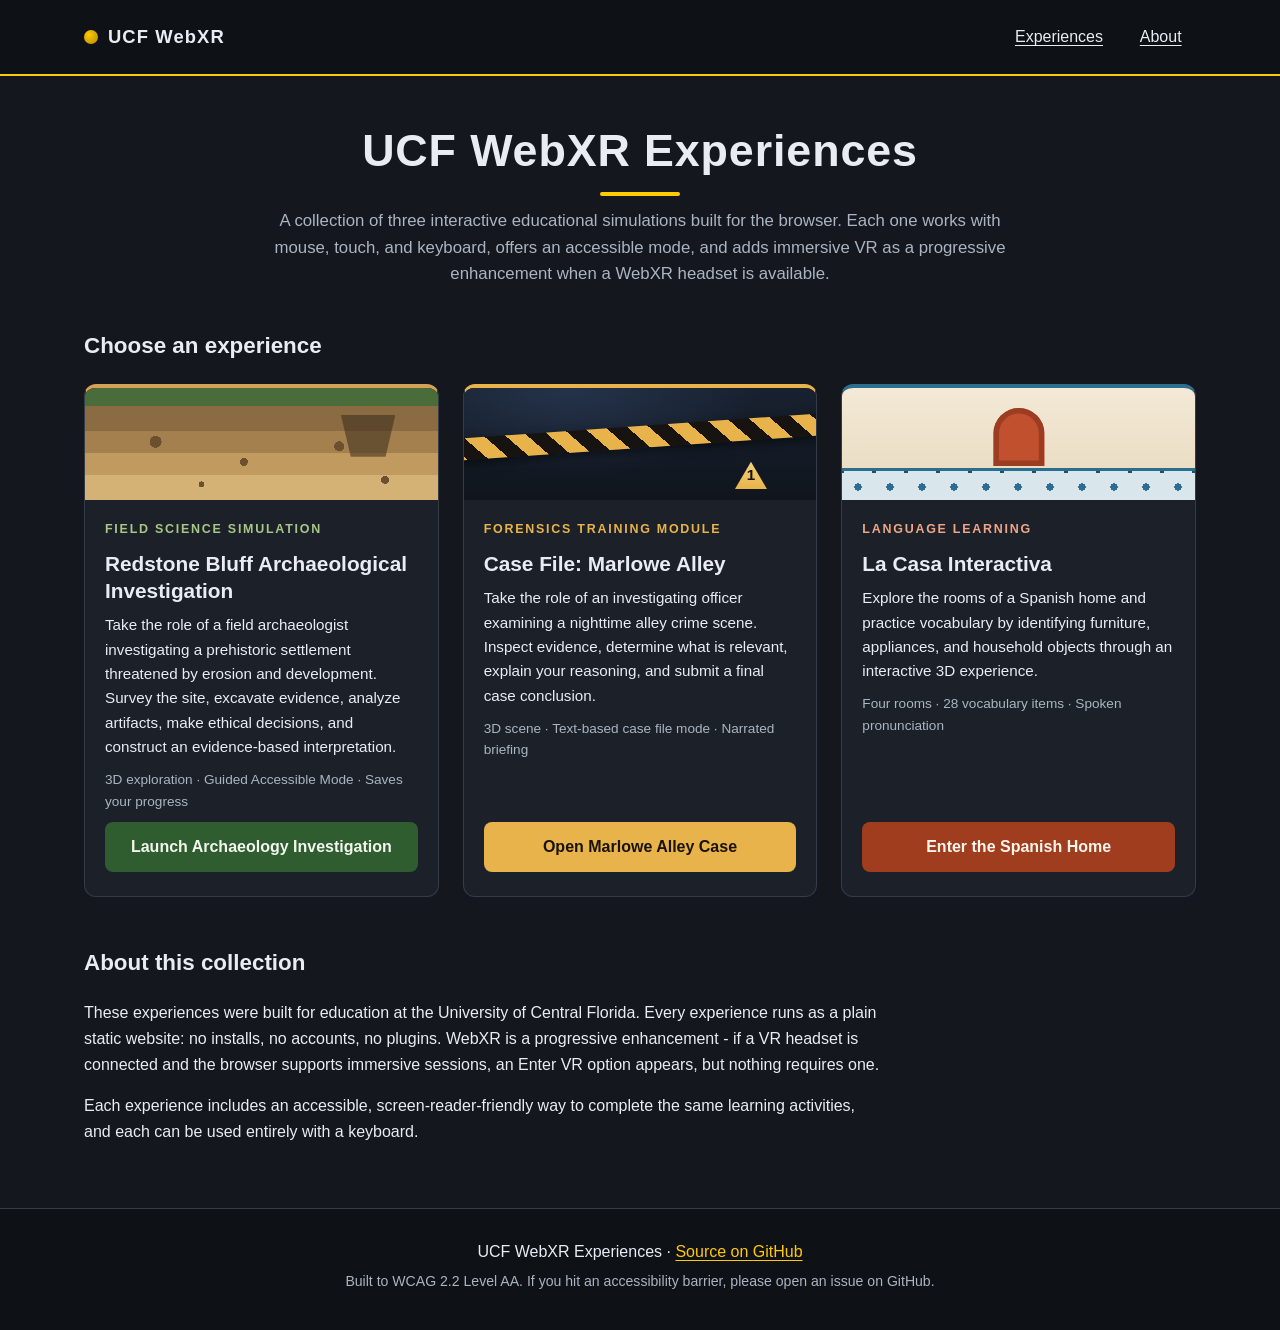
==== commit 0330c038: "Create UCF WebXR hub and integrate three experiences Reorganize the WebXR folder into one static-sit" ====
--- a/index.html
+++ b/index.html
@@ -2,357 +2,99 @@
 <html lang="en">
 <head>
 <meta charset="UTF-8">
-<meta name="viewport" content="width=device-width, initial-scale=1.0, viewport-fit=cover">
-<meta name="description" content="Redstone Bluff Archaeological Investigation: an inquiry-driven field archaeology simulation for desktop, mobile and WebXR.">
-<title>Redstone Bluff Archaeological Investigation</title>
-<link rel="stylesheet" href="styles/main.css">
-<script type="importmap">
-{
-  "imports": {
-    "three": "./vendor/three.module.js"
-  }
-}
-</script>
+<meta name="viewport" content="width=device-width, initial-scale=1.0">
+<meta name="description" content="UCF WebXR Experiences: three interactive educational simulations - an archaeological investigation, a forensic crime scene, and a Spanish vocabulary home. Playable in any browser, with optional WebXR.">
+<title>UCF WebXR Experiences</title>
+<link rel="stylesheet" href="styles/landing.css">
 </head>
 <body>
 
-<div id="loading" role="status" aria-live="polite">
-  <div class="spinner" aria-hidden="true"></div>
-  <h1>Redstone Bluff</h1>
-  <p>Preparing the site record</p>
-</div>
+<a class="skip-link" href="#main">Skip to main content</a>
 
-<a class="skipLink" href="#startGate">Skip to the start of the investigation</a>
+<header class="site-header">
+  <div class="header-inner">
+    <p class="site-brand"><span class="brand-mark" aria-hidden="true"></span>UCF WebXR</p>
+    <nav aria-label="Page sections">
+      <ul class="header-nav">
+        <li><a href="#experiences">Experiences</a></li>
+        <li><a href="#about">About</a></li>
+      </ul>
+    </nav>
+  </div>
+</header>
 
-<!-- Start gate -->
-<div id="startGate" class="gate" role="region" aria-labelledby="gateHeading">
-  <div class="gateCard">
-    <h1 id="gateHeading">Redstone Bluff Archaeological Investigation</h1>
-    <p>Erosion along the Redstone River has exposed artifacts in the bluff face. A highway expansion gives your team three weeks to investigate before construction begins. You are the field archaeologist.</p>
+<main id="main">
+  <section class="hero" aria-labelledby="hero-heading">
+    <h1 id="hero-heading">UCF WebXR Experiences</h1>
+    <p class="hero-lead">A collection of three interactive educational simulations built for the browser. Each one works with mouse, touch, and keyboard, offers an accessible mode, and adds immersive VR as a progressive enhancement when a WebXR headset is available.</p>
+  </section>
 
-    <div id="resumeCard" class="resumeCard" style="display:none;">
-      <h2>Resume your investigation</h2>
-      <div id="resumeDetail"></div>
-      <button type="button" class="btn primary" id="resumeBtn">Resume investigation</button>
-    </div>
+  <section id="experiences" class="projects" aria-labelledby="experiences-heading">
+    <h2 id="experiences-heading">Choose an experience</h2>
 
-    <label class="fieldLabel" for="studentName">Your name</label>
-    <input type="text" id="studentName" maxlength="60" autocomplete="off" placeholder="Enter your name">
+    <ul class="project-grid">
+      <li>
+        <article class="project-card card-archaeology" aria-labelledby="arch-title">
+          <div class="card-art art-archaeology" aria-hidden="true">
+            <div class="strata"></div>
+            <div class="trowel-mark"></div>
+          </div>
+          <div class="card-body">
+            <p class="card-kicker">Field science simulation</p>
+            <h3 id="arch-title">Redstone Bluff Archaeological Investigation</h3>
+            <p class="card-desc">Take the role of a field archaeologist investigating a prehistoric settlement threatened by erosion and development. Survey the site, excavate evidence, analyze artifacts, make ethical decisions, and construct an evidence-based interpretation.</p>
+            <p class="card-meta">3D exploration &middot; Guided Accessible Mode &middot; Saves your progress</p>
+            <a class="card-button" href="./archaeology/">Launch Archaeology Investigation</a>
+          </div>
+        </article>
+      </li>
 
-    <fieldset class="modeChoice">
-      <legend>Choose how to explore</legend>
-      <div class="actionRow">
-        <button type="button" class="btn primary" id="startBtn">Explore in 3D</button>
-        <button type="button" class="btn primary" id="gateFallbackBtn">Use Guided Accessible Mode</button>
-      </div>
-      <p class="subtle">Guided Accessible Mode presents the whole investigation as headings, lists and forms with full keyboard and screen-reader support and no 3D graphics. Both modes cover exactly the same activities, decisions, evidence and final report. You can switch between them at any time from Settings without losing progress.</p>
-    </fieldset>
+      <li>
+        <article class="project-card card-crime" aria-labelledby="crime-title">
+          <div class="card-art art-crime" aria-hidden="true">
+            <div class="tape-stripe"></div>
+            <div class="evidence-marker">1</div>
+          </div>
+          <div class="card-body">
+            <p class="card-kicker">Forensics training module</p>
+            <h3 id="crime-title">Case File: Marlowe Alley</h3>
+            <p class="card-desc">Take the role of an investigating officer examining a nighttime alley crime scene. Inspect evidence, determine what is relevant, explain your reasoning, and submit a final case conclusion.</p>
+            <p class="card-meta">3D scene &middot; Text-based case file mode &middot; Narrated briefing</p>
+            <a class="card-button" href="./crime-alley/">Open Marlowe Alley Case</a>
+          </div>
+        </article>
+      </li>
 
-    <div class="actionRow">
-      <button type="button" class="btn secondary" id="gateSettingsBtn">Settings and accessibility</button>
-    </div>
-    <p class="subtle" id="xrNote">Checking for an immersive VR device.</p>
-    <p class="subtle" id="storageNote">Your work saves automatically in this browser. You can close the tab and resume later.</p>
-  </div>
-</div>
+      <li>
+        <article class="project-card card-spanish" aria-labelledby="spanish-title">
+          <div class="card-art art-spanish" aria-hidden="true">
+            <div class="tile-row"></div>
+            <div class="arch-window"></div>
+          </div>
+          <div class="card-body">
+            <p class="card-kicker">Language learning</p>
+            <h3 id="spanish-title">La Casa Interactiva</h3>
+            <p class="card-desc">Explore the rooms of a Spanish home and practice vocabulary by identifying furniture, appliances, and household objects through an interactive 3D experience.</p>
+            <p class="card-meta">Four rooms &middot; 28 vocabulary items &middot; Spoken pronunciation</p>
+            <a class="card-button" href="./spanish-home/">Enter the Spanish Home</a>
+          </div>
+        </article>
+      </li>
+    </ul>
+  </section>
 
-<!-- Heads-up display -->
-<div id="hud" style="display:none;">
-  <div class="hudPanel" id="progressPanel" role="region" aria-label="Investigation status and objective">
-    <div id="stationBanner">Station 1: Preparing for the Field</div>
-    <div class="hudRow"><span>Project days left</span><b id="daysValue">21</b></div>
-    <div class="daysBar" aria-hidden="true"><div id="daysBarFill" class="daysBarFill"></div></div>
-    <div class="hudRow"><span>Evidence records</span><b id="evidenceValue">0</b></div>
-    <div class="hudRow"><span>Stations complete</span><b id="stationsValue">0 of 9</b></div>
-    <div class="hudObjective">
-      <div id="objectiveText">Build your field kit</div>
-      <div id="objectiveDetail" class="subtle"></div>
-    </div>
-  </div>
-  <nav class="hudTools" aria-label="Investigation tools">
-    <button type="button" class="iconBtn" id="notebookBtn" aria-label="Open the field notebook (N)" title="Field notebook (N)">Notebook</button>
-    <button type="button" class="iconBtn" id="evidenceBtn" aria-label="Open the Evidence Room (V)" title="Evidence Room (V)">Evidence</button>
-    <button type="button" class="iconBtn" id="reportBtn" aria-label="Open the investigation report (P)" title="Investigation report (P)">Report</button>
-    <button type="button" class="iconBtn" id="settingsBtn" aria-label="Open settings (comma)" title="Settings">Settings</button>
-    <button type="button" class="iconBtn" id="helpBtn" aria-label="Show the controls (question mark)" title="Controls">Controls</button>
-    <button type="button" class="iconBtn vr" id="enterVrBtn" style="display:none;" aria-label="Enter or leave virtual reality" title="Enter or leave VR">Enter VR</button>
-  </nav>
-</div>
+  <section id="about" class="about" aria-labelledby="about-heading">
+    <h2 id="about-heading">About this collection</h2>
+    <p>These experiences were built for education at the University of Central Florida. Every experience runs as a plain static website: no installs, no accounts, no plugins. WebXR is a progressive enhancement - if a VR headset is connected and the browser supports immersive sessions, an Enter VR option appears, but nothing requires one.</p>
+    <p>Each experience includes an accessible, screen-reader-friendly way to complete the same learning activities, and each can be used entirely with a keyboard.</p>
+  </section>
+</main>
 
-<div id="sceneChrome" style="display:none;" role="region" aria-label="Site view and current objective">
-  <div id="miniMapWrap">
-    <div class="miniMapLabel"><span>Site map</span><span>North is up</span></div>
-    <canvas id="miniMap" width="200" height="200" role="img" aria-label="Decorative overview map of the site. The same information is available as text in the field notebook and the Evidence Room."></canvas>
-  </div>
-  <div id="viewControls" role="group" aria-label="Camera view controls (3D only)">
-    <button type="button" class="iconBtn small" id="turnLeftBtn" aria-label="Turn left">Turn left</button>
-    <button type="button" class="iconBtn small" id="faceObjectiveBtn" aria-label="Face the current objective (R)">Face objective</button>
-    <button type="button" class="iconBtn small" id="turnRightBtn" aria-label="Turn right">Turn right</button>
-  </div>
-  <button type="button" class="btn primary objectiveButton" id="objectiveButton">Build your field kit</button>
-</div>
+<footer class="site-footer">
+  <p>UCF WebXR Experiences &middot; <a href="https://github.com/HuskyJesus/UCFWebXR">Source on GitHub</a></p>
+  <p class="footer-note">Built to WCAG 2.2 Level AA. If you hit an accessibility barrier, please open an issue on GitHub.</p>
+</footer>
 
-<div id="reticle" style="display:none;" aria-hidden="true"></div>
-<div id="interactPrompt" aria-hidden="true"></div>
-
-<div id="touchControls" style="display:none;">
-  <div id="joystickBase"><div id="joystickThumb"></div></div>
-  <div id="lookZone"></div>
-</div>
-<button type="button" id="mobileInteractBtn" style="display:none;">Interact</button>
-
-<div id="toastStack" aria-hidden="false"></div>
-<div id="liveRegion" class="visuallyHidden" role="status" aria-live="polite"></div>
-
-<!-- Guided access shell -->
-<div id="fallbackShell" style="display:none;">
-  <header class="fallbackHeader">
-    <h1>Redstone Bluff Archaeological Investigation</h1>
-    <p id="fallbackReason" class="subtle"></p>
-    <nav class="actionRow" aria-label="Guided mode tools">
-      <button type="button" class="btn primary" id="fallbackObjectiveBtn">Current objective</button>
-      <button type="button" class="btn secondary" id="fallbackNotebookBtn">Field notebook</button>
-      <button type="button" class="btn secondary" id="fallbackEvidenceBtn">Evidence Room</button>
-      <button type="button" class="btn secondary" id="fallbackSettingsBtn">Settings</button>
-      <button type="button" class="btn secondary" id="fallbackHelpBtn">Controls and help</button>
-    </nav>
-  </header>
-  <main id="fallbackBody"></main>
-</div>
-
-<!-- ============================ Panels ============================ -->
-
-<div id="briefingOverlay" class="panelOverlay">
-  <div class="panelCard narrow">
-    <h2 id="briefingTitle">Field briefing</h2>
-    <div id="briefingBody"></div>
-    <div class="actionRow"><button type="button" class="btn primary" id="briefingContinueBtn">Continue</button></div>
-  </div>
-</div>
-
-<div id="onboardingOverlay" class="panelOverlay">
-  <div class="panelCard narrow">
-    <h2>Getting around the site</h2>
-    <div id="onboardingSteps" class="stepList"></div>
-    <p>Your first task is the field kit. It opens next.</p>
-    <div class="actionRow"><button type="button" class="btn primary" id="onboardingContinueBtn">Build my field kit</button></div>
-  </div>
-</div>
-
-<div id="equipmentOverlay" class="panelOverlay">
-  <div class="panelCard">
-    <h2>Preparing for the field</h2>
-    <p class="promptDetail">Load what this project needs. A few items on the trailer do not belong on a controlled excavation. What you leave behind will matter later, but nothing you forget will block you permanently.</p>
-    <div id="equipmentSummary" class="kitSummary"></div>
-    <div id="equipmentSections"></div>
-    <div id="equipmentJustify" class="justifyBox"></div>
-    <div class="actionRow">
-      <button type="button" class="btn primary" id="prepareKitBtn">Prepare the kit and head out</button>
-      <button type="button" class="btn secondary" id="closeEquipmentBtn">Close</button>
-    </div>
-  </div>
-</div>
-
-<div id="retrievalOverlay" class="panelOverlay">
-  <div class="panelCard narrow">
-    <h2>Missing from your kit</h2>
-    <div id="retrievalOverlayBody"></div>
-  </div>
-</div>
-
-<div id="surveyOverlay" class="panelOverlay">
-  <div class="panelCard">
-    <h2 id="surveyItemName">Surface object</h2>
-    <canvas id="surveyInspectCanvas" width="760" height="380"></canvas>
-    <p id="surveyItemDesc" class="promptDetail"></p>
-    <div id="surveyClassChoices"></div>
-    <div id="surveyFeedback"></div>
-    <div id="surveyRecordSection"></div>
-    <div class="actionRow"><button type="button" class="btn secondary" id="closeSurveyBtn">Back to the transect</button></div>
-  </div>
-</div>
-
-<div id="surveySummaryOverlay" class="panelOverlay">
-  <div class="panelCard">
-    <h2>Survey record and unit placement</h2>
-    <div id="surveySummaryBody"></div>
-    <div class="actionRow"><button type="button" class="btn secondary" id="closeSurveySummaryBtn">Close</button></div>
-  </div>
-</div>
-
-<div id="unitChoiceOverlay" class="panelOverlay">
-  <div class="panelCard">
-    <h2>Excavation units</h2>
-    <div id="unitChoiceList"></div>
-    <div class="actionRow"><button type="button" class="btn secondary" id="closeUnitChoiceBtn">Close</button></div>
-  </div>
-</div>
-
-<div id="excavationOverlay" class="panelOverlay">
-  <div class="panelCard">
-    <h2 id="excavationTitle">Excavating</h2>
-    <div id="excavationBody"></div>
-    <div class="actionRow"><button type="button" class="btn secondary" id="closeExcavationBtn">Step away</button></div>
-  </div>
-</div>
-
-<div id="featureOverlay" class="panelOverlay">
-  <div class="panelCard">
-    <h2 id="featureTitle">Feature record</h2>
-    <div id="featureBody"></div>
-  </div>
-</div>
-
-<div id="featureListOverlay" class="panelOverlay">
-  <div class="panelCard">
-    <h2>Feature records</h2>
-    <div id="featureListBody"></div>
-    <div class="actionRow"><button type="button" class="btn secondary" id="closeFeatureListBtn">Close</button></div>
-  </div>
-</div>
-
-<div id="labOverlay" class="panelOverlay">
-  <div class="panelCard">
-    <h2>Field laboratory</h2>
-    <p class="promptDetail">Only material you actually recovered is on these tables. Analysis can be revised at any time as other evidence changes what you think a context means.</p>
-    <div id="labBody"></div>
-    <div class="actionRow"><button type="button" class="btn secondary" id="closeLabBtn">Close</button></div>
-  </div>
-</div>
-
-<div id="labItemOverlay" class="panelOverlay">
-  <div class="panelCard">
-    <h2 id="labItemTitle">Analysis</h2>
-    <div id="labItemBody"></div>
-    <div class="actionRow"><button type="button" class="btn secondary" id="closeLabItemBtn">Back to the laboratory</button></div>
-  </div>
-</div>
-
-<div id="datingOverlay" class="panelOverlay">
-  <div class="panelCard">
-    <h2>Dating the site</h2>
-    <div id="datingBody"></div>
-    <div class="actionRow"><button type="button" class="btn secondary" id="closeDatingBtn">Close</button></div>
-  </div>
-</div>
-
-<div id="synthesisOverlay" class="panelOverlay">
-  <div class="panelCard">
-    <h2>Reconstructing daily life</h2>
-    <div id="synthesisBody"></div>
-    <div class="actionRow"><button type="button" class="btn secondary" id="closeSynthesisBtn">Close</button></div>
-  </div>
-</div>
-
-<div id="speculativeOverlay" class="panelOverlay">
-  <div class="panelCard narrow">
-    <h2>This conclusion is not supported</h2>
-    <div id="speculativeBody"></div>
-    <div class="actionRow"><button type="button" class="btn secondary" id="closeSpeculativeBtn">Cancel</button></div>
-  </div>
-</div>
-
-<div id="ethicsOverlay" class="panelOverlay">
-  <div class="panelCard">
-    <h2 id="ethicsTitle">A professional decision</h2>
-    <div id="ethicsBody"></div>
-    <div class="actionRow"><button type="button" class="btn secondary" id="closeEthicsBtn">Close</button></div>
-  </div>
-</div>
-
-<div id="ethicsLogOverlay" class="panelOverlay">
-  <div class="panelCard">
-    <h2>Professional decisions</h2>
-    <div id="ethicsLogBody"></div>
-    <div class="actionRow"><button type="button" class="btn secondary" id="closeEthicsLogBtn">Close</button></div>
-  </div>
-</div>
-
-<div id="evidenceOverlay" class="panelOverlay">
-  <div class="panelCard wide">
-    <h2>Evidence Room</h2>
-    <div id="evidenceTabs" class="tabRow" role="group" aria-label="Evidence Room sections"></div>
-    <div id="evidenceContent"></div>
-    <div id="evidenceReadiness" role="status"></div>
-    <div class="actionRow">
-      <button type="button" class="btn primary" id="goToReportBtn">Write the final report</button>
-      <button type="button" class="btn secondary" id="closeEvidenceBtn">Close</button>
-    </div>
-  </div>
-</div>
-
-<div id="reportOverlay" class="panelOverlay">
-  <div class="panelCard wide">
-    <h2>Tell the story of Redstone Bluff</h2>
-    <div id="reportBody"></div>
-    <div class="actionRow"><button type="button" class="btn secondary" id="closeReportBtn">Close</button></div>
-  </div>
-</div>
-
-<div id="resultsOverlay" class="panelOverlay">
-  <div class="panelCard wide">
-    <h2>Investigation report</h2>
-    <div id="resultsBody"></div>
-    <div class="actionRow">
-      <button type="button" class="btn primary" id="downloadReportBtn">Download the report</button>
-      <button type="button" class="btn secondary" id="downloadCsvBtn">Download the CSV log</button>
-      <button type="button" class="btn secondary" id="copyReportBtn">Copy the report</button>
-      <button type="button" class="btn secondary" id="copyXapiBtn">Copy the xAPI statements</button>
-      <button type="button" class="btn secondary" id="closeResultsBtn">Close</button>
-    </div>
-  </div>
-</div>
-
-<div id="copyFallbackOverlay" class="panelOverlay">
-  <div class="panelCard">
-    <h2>Copy this text</h2>
-    <p class="promptDetail">Your browser blocked direct clipboard access. Select all of the text below and copy it.</p>
-    <textarea id="copyFallbackText" class="textInput" rows="14" readonly aria-label="Text to copy"></textarea>
-    <div class="actionRow"><button type="button" class="btn secondary" id="closeCopyFallbackBtn">Close</button></div>
-  </div>
-</div>
-
-<div id="notebookOverlay" class="panelOverlay">
-  <div class="panelCard">
-    <h2>Field notebook</h2>
-    <div id="notebookTabs" class="tabRow" role="group" aria-label="Notebook sections"></div>
-    <div id="notebookContent"></div>
-    <div class="actionRow"><button type="button" class="btn secondary" id="closeNotebookBtn">Close</button></div>
-  </div>
-</div>
-
-<div id="settingsOverlay" class="panelOverlay">
-  <div class="panelCard">
-    <h2>Settings</h2>
-    <div id="settingsBody"></div>
-    <div class="actionRow"><button type="button" class="btn secondary" id="closeSettingsBtn">Close</button></div>
-  </div>
-</div>
-
-<div id="confirmOverlay" class="panelOverlay">
-  <div class="panelCard narrow">
-    <h2>Are you sure?</h2>
-    <div id="confirmBody"></div>
-    <div class="actionRow"><button type="button" class="btn secondary" id="closeConfirmBtn">Cancel</button></div>
-  </div>
-</div>
-
-<div id="helpOverlay" class="panelOverlay">
-  <div class="panelCard narrow">
-    <h2>Controls</h2>
-    <div id="helpBody"></div>
-    <div class="actionRow"><button type="button" class="btn secondary" id="closeHelpBtn">Close</button></div>
-  </div>
-</div>
-
-<div id="fallbackListOverlay" class="panelOverlay">
-  <div class="panelCard">
-    <h2>Surface survey transect</h2>
-    <div id="fallbackListBody"></div>
-    <div class="actionRow"><button type="button" class="btn secondary" id="closeFallbackListBtn">Close</button></div>
-  </div>
-</div>
-
-<script type="module" src="src/main.js"></script>
+<script src="src/landing.js"></script>
 </body>
 </html>
--- a/styles/landing.css
+++ b/styles/landing.css
@@ -0,0 +1,448 @@
+/* UCF WebXR landing page styles.
+   The three project cards share one layout; each gets its own accent
+   palette so the identity comes from the project, not from a redesign. */
+
+:root {
+  --bg: #14171d;
+  --bg-raised: #1c2129;
+  --bg-header: #0e1116;
+  --text: #e9edf3;
+  --text-dim: #aab4c2;
+  --line: #333c48;
+  --ucf-gold: #ffc904;
+  --focus-ring: #ffffff;
+
+  /* Archaeology: earth, green, field journal */
+  --arch-accent: #a8c686;
+  --arch-earth: #d4a257;
+  --arch-btn-bg: #2f5d2f;
+  --arch-btn-text: #f2f7ee;
+
+  /* Crime alley: dark blue, charcoal, forensic gold */
+  --crime-accent: #e8b34a;
+  --crime-night: #10151d;
+  --crime-btn-bg: #e8b34a;
+  --crime-btn-text: #1a1305;
+
+  /* Spanish home: terracotta, cream, azulejo blue */
+  --casa-accent: #f0a488;
+  --casa-cream: #f3e9d6;
+  --casa-blue: #2b6e8e;
+  --casa-btn-bg: #a03d1f;
+  --casa-btn-text: #fff6ec;
+}
+
+* { box-sizing: border-box; }
+
+html { color-scheme: dark; }
+
+body {
+  margin: 0;
+  background: var(--bg);
+  color: var(--text);
+  font-family: -apple-system, BlinkMacSystemFont, "Segoe UI", Roboto, Helvetica, Arial, sans-serif;
+  line-height: 1.6;
+  font-size: 1rem;
+}
+
+/* ---------- Skip link ---------- */
+
+.skip-link {
+  position: absolute;
+  left: -9999px;
+  top: 0;
+  z-index: 100;
+  padding: 0.75rem 1.25rem;
+  background: var(--ucf-gold);
+  color: #1a1305;
+  font-weight: 700;
+  text-decoration: none;
+  border-radius: 0 0 8px 0;
+}
+
+.skip-link:focus {
+  left: 0;
+  outline: 3px solid var(--focus-ring);
+  outline-offset: 2px;
+}
+
+/* ---------- Focus visibility (all interactive elements) ---------- */
+
+a:focus-visible,
+button:focus-visible {
+  outline: 3px solid var(--focus-ring);
+  outline-offset: 3px;
+  border-radius: 4px;
+}
+
+/* ---------- Header ---------- */
+
+.site-header {
+  background: var(--bg-header);
+  border-bottom: 2px solid var(--ucf-gold);
+}
+
+.header-inner {
+  max-width: 72rem;
+  margin: 0 auto;
+  padding: 0.9rem 1.25rem;
+  display: flex;
+  align-items: center;
+  justify-content: space-between;
+  gap: 1rem;
+  flex-wrap: wrap;
+}
+
+.site-brand {
+  margin: 0;
+  font-size: 1.15rem;
+  font-weight: 800;
+  letter-spacing: 0.06em;
+  display: flex;
+  align-items: center;
+  gap: 0.6rem;
+}
+
+.brand-mark {
+  width: 0.9rem;
+  height: 0.9rem;
+  border-radius: 50%;
+  background: radial-gradient(circle at 35% 35%, var(--ucf-gold) 0%, #b28900 100%);
+  flex: none;
+}
+
+.header-nav {
+  list-style: none;
+  margin: 0;
+  padding: 0;
+  display: flex;
+  gap: 0.5rem;
+}
+
+.header-nav a {
+  display: inline-block;
+  padding: 0.6rem 0.9rem;
+  min-height: 44px;
+  color: var(--text);
+  text-decoration: underline;
+  text-underline-offset: 3px;
+  border-radius: 6px;
+}
+
+.header-nav a:hover { color: var(--ucf-gold); }
+
+/* ---------- Hero ---------- */
+
+.hero {
+  max-width: 72rem;
+  margin: 0 auto;
+  padding: 3rem 1.25rem 1rem;
+  text-align: center;
+}
+
+.hero h1 {
+  margin: 0 0 0.75rem;
+  font-size: clamp(1.8rem, 5vw, 2.8rem);
+  letter-spacing: 0.02em;
+  line-height: 1.2;
+}
+
+.hero h1::after {
+  content: "";
+  display: block;
+  width: 5rem;
+  height: 4px;
+  margin: 0.9rem auto 0;
+  border-radius: 2px;
+  background: var(--ucf-gold);
+}
+
+.hero-lead {
+  max-width: 46rem;
+  margin: 0 auto;
+  color: var(--text-dim);
+  font-size: 1.05rem;
+}
+
+/* ---------- Project cards ---------- */
+
+.projects {
+  max-width: 72rem;
+  margin: 0 auto;
+  padding: 1.5rem 1.25rem 2rem;
+}
+
+.projects h2,
+.about h2 {
+  font-size: 1.4rem;
+  margin: 0 0 1.25rem;
+}
+
+.project-grid {
+  list-style: none;
+  margin: 0;
+  padding: 0;
+  display: grid;
+  grid-template-columns: repeat(auto-fit, minmax(min(100%, 18.5rem), 1fr));
+  gap: 1.5rem;
+  align-items: stretch;
+}
+
+.project-grid > li { display: flex; }
+
+.project-card {
+  display: flex;
+  flex-direction: column;
+  width: 100%;
+  background: var(--bg-raised);
+  border: 1px solid var(--line);
+  border-radius: 12px;
+  overflow: hidden;
+}
+
+@media (prefers-reduced-motion: no-preference) {
+  .project-card {
+    transition: transform 0.18s ease, border-color 0.18s ease;
+  }
+  .project-card:hover,
+  .project-card:focus-within {
+    transform: translateY(-4px);
+  }
+}
+
+.card-archaeology { border-top: 4px solid var(--arch-earth); }
+.card-crime { border-top: 4px solid var(--crime-accent); }
+.card-spanish { border-top: 4px solid var(--casa-blue); }
+
+.card-archaeology:hover, .card-archaeology:focus-within { border-color: var(--arch-earth); }
+.card-crime:hover, .card-crime:focus-within { border-color: var(--crime-accent); }
+.card-spanish:hover, .card-spanish:focus-within { border-color: var(--casa-blue); }
+
+.card-body {
+  display: flex;
+  flex-direction: column;
+  flex: 1;
+  padding: 1.25rem 1.25rem 1.5rem;
+  gap: 0.6rem;
+}
+
+.card-kicker {
+  margin: 0;
+  font-size: 0.78rem;
+  font-weight: 700;
+  letter-spacing: 0.14em;
+  text-transform: uppercase;
+}
+
+.card-archaeology .card-kicker { color: var(--arch-accent); }
+.card-crime .card-kicker { color: var(--crime-accent); }
+.card-spanish .card-kicker { color: var(--casa-accent); }
+
+.project-card h3 {
+  margin: 0;
+  font-size: 1.3rem;
+  line-height: 1.3;
+}
+
+.card-desc {
+  margin: 0;
+  color: var(--text);
+  font-size: 0.95rem;
+}
+
+.card-meta {
+  margin: 0;
+  color: var(--text-dim);
+  font-size: 0.85rem;
+}
+
+.card-button {
+  margin-top: auto;
+  display: flex;
+  align-items: center;
+  justify-content: center;
+  min-height: 48px;
+  padding: 0.75rem 1.1rem;
+  border-radius: 8px;
+  font-weight: 700;
+  font-size: 1rem;
+  text-align: center;
+  text-decoration: none;
+}
+
+.card-archaeology .card-button {
+  background: var(--arch-btn-bg);
+  color: var(--arch-btn-text);
+}
+.card-archaeology .card-button:hover { background: #3b713b; }
+
+.card-crime .card-button {
+  background: var(--crime-btn-bg);
+  color: var(--crime-btn-text);
+}
+.card-crime .card-button:hover { background: #f2c46a; }
+
+.card-spanish .card-button {
+  background: var(--casa-btn-bg);
+  color: var(--casa-btn-text);
+}
+.card-spanish .card-button:hover { background: #b54a28; }
+
+/* ---------- Decorative card art (pure CSS, aria-hidden) ---------- */
+
+.card-art {
+  position: relative;
+  height: 7rem;
+  overflow: hidden;
+  flex: none;
+}
+
+/* Archaeology: stratigraphy bands with a grass line on top */
+.art-archaeology {
+  background: linear-gradient(
+    180deg,
+    #4a6b3a 0%, #4a6b3a 16%,
+    #8a6b42 16%, #8a6b42 38%,
+    #a5804f 38%, #a5804f 58%,
+    #c09a5e 58%, #c09a5e 78%,
+    #d4b276 78%, #d4b276 100%
+  );
+}
+
+.art-archaeology .strata {
+  position: absolute;
+  inset: 0;
+  background:
+    radial-gradient(circle 6px at 20% 48%, #6b4f2e 98%, transparent),
+    radial-gradient(circle 4px at 45% 66%, #6b4f2e 98%, transparent),
+    radial-gradient(circle 5px at 72% 52%, #6b4f2e 98%, transparent),
+    radial-gradient(circle 4px at 85% 82%, #6b4f2e 98%, transparent),
+    radial-gradient(circle 3px at 33% 86%, #6b4f2e 98%, transparent);
+}
+
+.art-archaeology .trowel-mark {
+  position: absolute;
+  right: 12%;
+  top: 24%;
+  width: 3.4rem;
+  height: 2.6rem;
+  background: #3a2d1c;
+  clip-path: polygon(0 0, 100% 0, 82% 100%, 18% 100%);
+  opacity: 0.55;
+}
+
+/* Crime alley: night gradient, caution stripe, evidence marker */
+.art-crime {
+  background:
+    radial-gradient(ellipse at 30% 0%, #24334a 0%, transparent 55%),
+    linear-gradient(180deg, #182130 0%, var(--crime-night) 100%);
+}
+
+.art-crime .tape-stripe {
+  position: absolute;
+  left: -5%;
+  right: -5%;
+  top: 34%;
+  height: 1.4rem;
+  transform: rotate(-4deg);
+  background: repeating-linear-gradient(
+    45deg,
+    #e8b34a 0, #e8b34a 0.9rem,
+    #171310 0.9rem, #171310 1.8rem
+  );
+  box-shadow: 0 4px 10px rgba(0, 0, 0, 0.5);
+}
+
+.art-crime .evidence-marker {
+  position: absolute;
+  right: 14%;
+  bottom: 10%;
+  width: 2rem;
+  height: 1.7rem;
+  background: linear-gradient(180deg, #f4d27c 0%, #e8b34a 100%);
+  color: #1a1305;
+  font-weight: 800;
+  font-size: 0.95rem;
+  display: flex;
+  align-items: flex-end;
+  justify-content: center;
+  clip-path: polygon(50% 0, 100% 100%, 0 100%);
+  padding-bottom: 0.1rem;
+}
+
+/* Spanish home: cream wall, azulejo tile row, terracotta arch */
+.art-spanish {
+  background: linear-gradient(180deg, var(--casa-cream) 0%, #e7d9be 100%);
+}
+
+.art-spanish .tile-row {
+  position: absolute;
+  left: 0;
+  right: 0;
+  bottom: 0;
+  height: 2rem;
+  background:
+    radial-gradient(circle 0.55rem at 50% 50%, var(--casa-blue) 40%, transparent 43%),
+    radial-gradient(circle 0.3rem at 0% 0%, #1d4e66 45%, transparent 48%),
+    radial-gradient(circle 0.3rem at 100% 0%, #1d4e66 45%, transparent 48%),
+    radial-gradient(circle 0.3rem at 0% 100%, #1d4e66 45%, transparent 48%),
+    radial-gradient(circle 0.3rem at 100% 100%, #1d4e66 45%, transparent 48%),
+    #d9e6ec;
+  background-size: 2rem 2rem;
+  border-top: 3px solid var(--casa-blue);
+}
+
+.art-spanish .arch-window {
+  position: absolute;
+  left: 50%;
+  transform: translateX(-50%);
+  top: 18%;
+  width: 3.2rem;
+  height: 3.6rem;
+  background: #c1502e;
+  border-radius: 1.6rem 1.6rem 0 0;
+  box-shadow: inset 0 0 0 0.35rem #9c3d22;
+}
+
+/* ---------- About ---------- */
+
+.about {
+  max-width: 72rem;
+  margin: 0 auto;
+  padding: 1rem 1.25rem 3rem;
+}
+
+.about p {
+  max-width: 50rem;
+  color: var(--text);
+  margin: 0 0 1rem;
+}
+
+/* ---------- Footer ---------- */
+
+.site-footer {
+  border-top: 1px solid var(--line);
+  background: var(--bg-header);
+  padding: 1.5rem 1.25rem 2rem;
+  text-align: center;
+}
+
+.site-footer p { margin: 0.35rem 0; }
+
+.site-footer a {
+  color: var(--ucf-gold);
+  text-underline-offset: 3px;
+}
+
+.footer-note {
+  color: var(--text-dim);
+  font-size: 0.88rem;
+}
+
+/* ---------- Small screens (320px reflow) ---------- */
+
+@media (max-width: 22.5rem) {
+  .hero { padding-top: 2rem; }
+  .header-inner { justify-content: center; }
+  .card-art { height: 5.5rem; }
+}
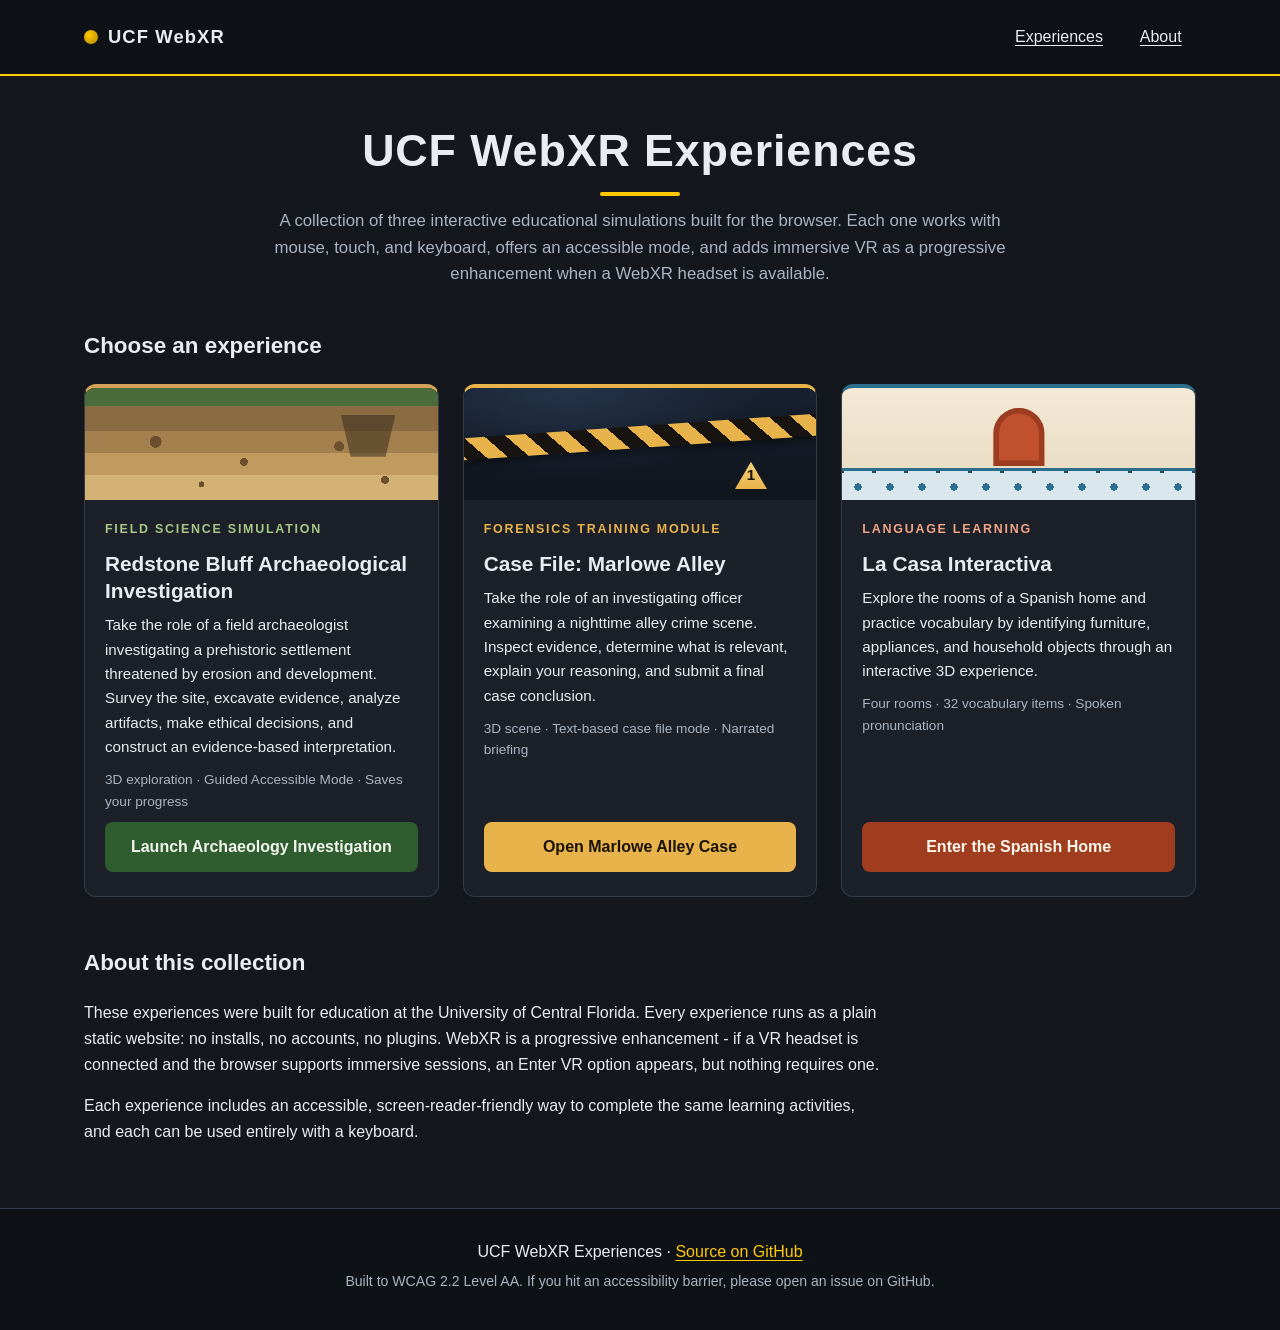
==== commit 45044589: "Spanish Home: apply instructor feedback on language, audio, and rooms Quiz language and audio: - Qui" ====
--- a/index.html
+++ b/index.html
@@ -75,7 +75,7 @@
             <p class="card-kicker">Language learning</p>
             <h3 id="spanish-title">La Casa Interactiva</h3>
             <p class="card-desc">Explore the rooms of a Spanish home and practice vocabulary by identifying furniture, appliances, and household objects through an interactive 3D experience.</p>
-            <p class="card-meta">Four rooms &middot; 28 vocabulary items &middot; Spoken pronunciation</p>
+            <p class="card-meta">Four rooms &middot; 32 vocabulary items &middot; Spoken pronunciation</p>
             <a class="card-button" href="./spanish-home/">Enter the Spanish Home</a>
           </div>
         </article>
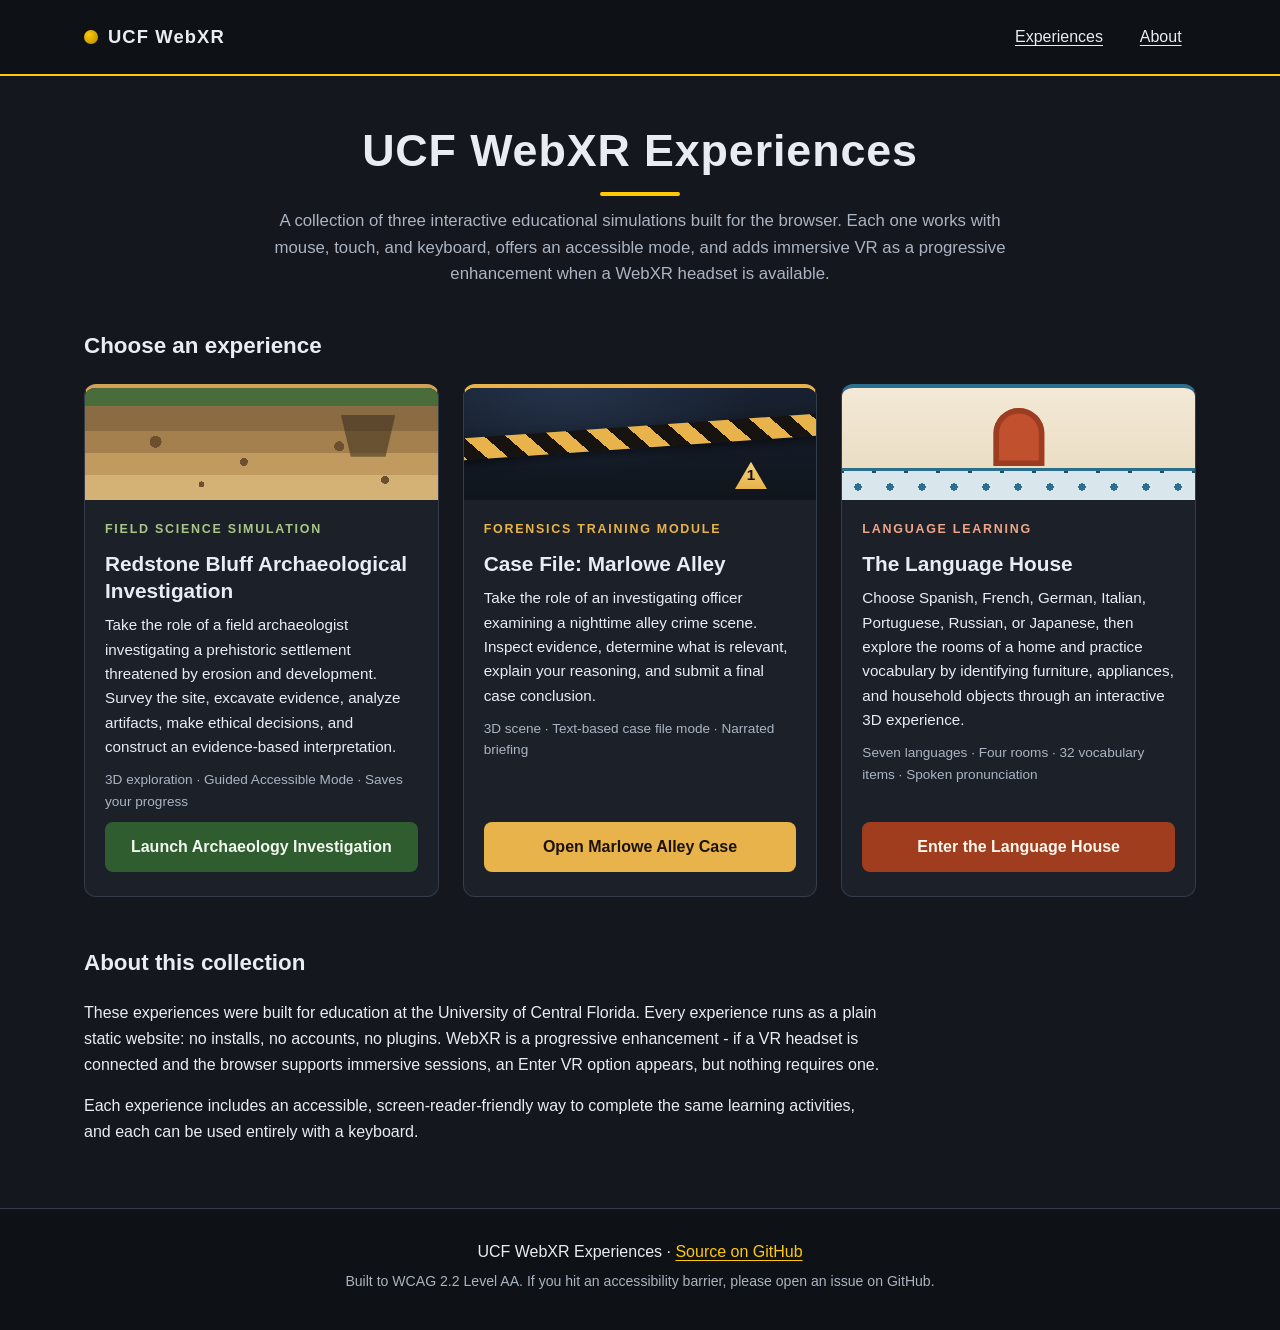
==== commit 25619228: "The Language House: choose a language, learn the whole home in it The Spanish Home is now the Langua" ====
--- a/index.html
+++ b/index.html
@@ -73,10 +73,10 @@
           </div>
           <div class="card-body">
             <p class="card-kicker">Language learning</p>
-            <h3 id="spanish-title">La Casa Interactiva</h3>
-            <p class="card-desc">Explore the rooms of a Spanish home and practice vocabulary by identifying furniture, appliances, and household objects through an interactive 3D experience.</p>
-            <p class="card-meta">Four rooms &middot; 32 vocabulary items &middot; Spoken pronunciation</p>
-            <a class="card-button" href="./spanish-home/">Enter the Spanish Home</a>
+            <h3 id="spanish-title">The Language House</h3>
+            <p class="card-desc">Choose Spanish, French, German, Italian, Portuguese, Russian, or Japanese, then explore the rooms of a home and practice vocabulary by identifying furniture, appliances, and household objects through an interactive 3D experience.</p>
+            <p class="card-meta">Seven languages &middot; Four rooms &middot; 32 vocabulary items &middot; Spoken pronunciation</p>
+            <a class="card-button" href="./language-home/">Enter the Language House</a>
           </div>
         </article>
       </li>
@@ -95,6 +95,5 @@
   <p class="footer-note">Built to WCAG 2.2 Level AA. If you hit an accessibility barrier, please open an issue on GitHub.</p>
 </footer>
 
-<script src="src/landing.js"></script>
 </body>
 </html>
--- a/styles/landing.css
+++ b/styles/landing.css
@@ -191,6 +191,7 @@
 .project-grid > li { display: flex; }
 
 .project-card {
+  position: relative;
   display: flex;
   flex-direction: column;
   width: 100%;
@@ -198,6 +199,15 @@
   border: 1px solid var(--line);
   border-radius: 12px;
   overflow: hidden;
+}
+
+/* Stretch the button's click target over the whole card (pure CSS, no
+   script): clicking anywhere on a card follows that card's link, while
+   the accessible name stays the button text. */
+.card-button::after {
+  content: "";
+  position: absolute;
+  inset: 0;
 }
 
 @media (prefers-reduced-motion: no-preference) {
